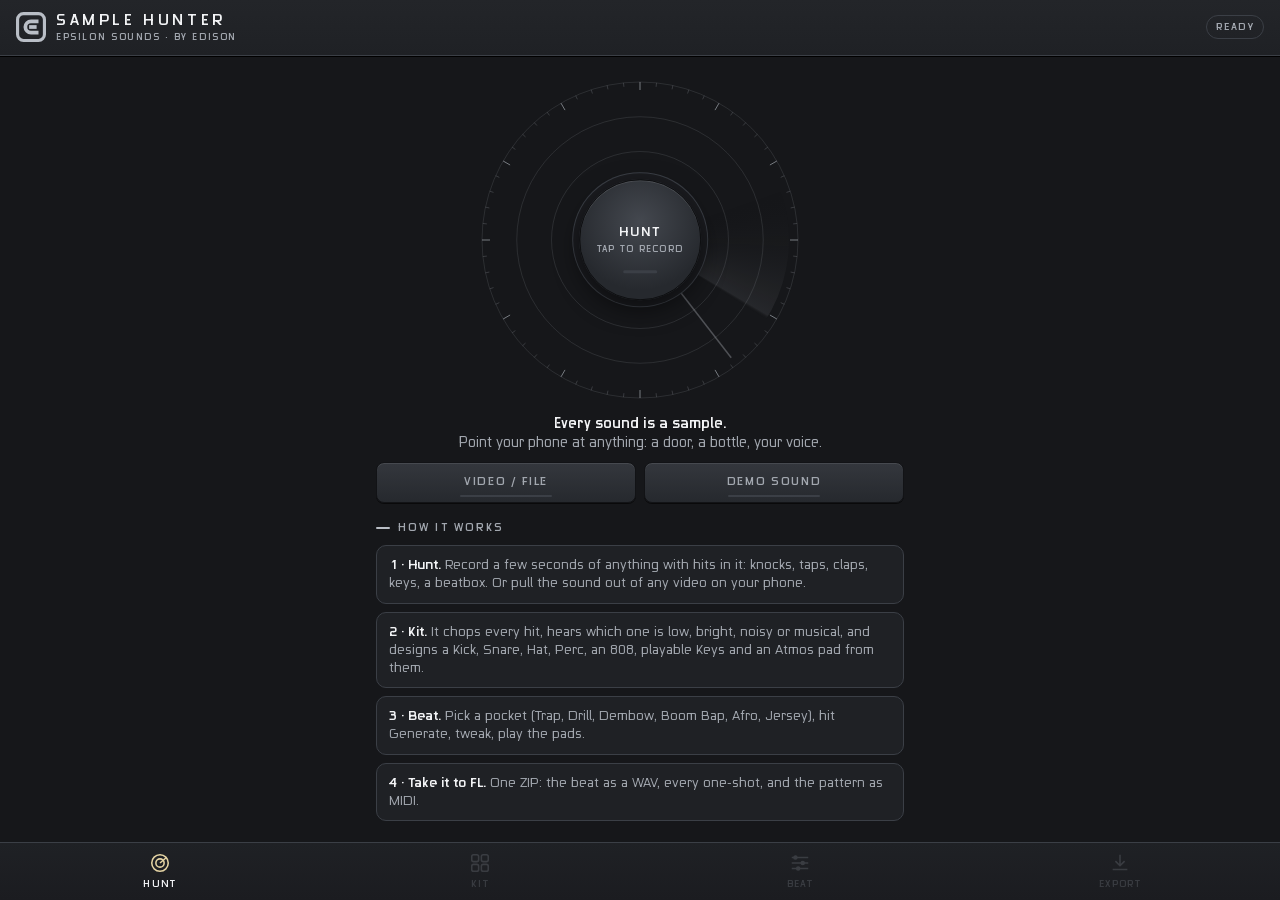
==== docs/index.html @ bb5cf076 "Sample Hunter 1.0: record any sound, get a kit, an 808, keys and a beat Mobile web app (installable," ====
<!DOCTYPE html>
<html lang="en">
<head>
<meta charset="utf-8">
<meta name="viewport" content="width=device-width, initial-scale=1, viewport-fit=cover, user-scalable=no">
<meta name="apple-mobile-web-app-capable" content="yes">
<meta name="mobile-web-app-capable" content="yes">
<meta name="apple-mobile-web-app-status-bar-style" content="black-translucent">
<meta name="apple-mobile-web-app-title" content="Sample Hunter">
<meta name="theme-color" content="#16171a">
<meta name="description" content="Sample Hunter by Epsilon Sounds: record any sound, get a drum kit, an 808, keys and a beat in seconds.">
<title>Sample Hunter</title>
<link rel="manifest" href="manifest.webmanifest">
<link rel="apple-touch-icon" href="icon-180.png">
<link rel="icon" type="image/png" href="icon-192.png">
<style>
@font-face { font-family: "EpsilonDial"; font-weight: 400; src: url([data-uri]) format("truetype"); }
@font-face { font-family: "EpsilonDial"; font-weight: 700; src: url([data-uri]) format("truetype"); }
/* Epsilon Sounds design system · Epsilon tier: graphite + platinum, champagne only for what is live */
:root { --bg:#16171a; --panel:#1f2125; --panel2:#292c31; --line:#3b3f46; --text:#f2f3f5; --dim:#a2a7af; --faint:#6e737b; --plat:#b9bec6; --live:#e4d3a3; --clip:#e0604f;
  --safe-t: env(safe-area-inset-top, 0px); --safe-b: env(safe-area-inset-bottom, 0px); }
* { box-sizing:border-box; -webkit-tap-highlight-color:transparent; }
html, body { margin:0; height:100%; background:var(--bg); color:var(--text); font:15px/1.4 "EpsilonDial", -apple-system, "Helvetica Neue", Arial, sans-serif; overscroll-behavior:none; }
body { display:flex; flex-direction:column; -webkit-user-select:none; user-select:none; touch-action:manipulation; }
header { display:flex; align-items:center; gap:10px; padding:calc(10px + var(--safe-t)) 16px 10px; background:linear-gradient(#232529,#1f2125); border-bottom:1px solid var(--line); box-shadow:0 1px 0 #000; flex:none; }
header svg { width:30px; height:30px; flex:none; }
.brand b { display:block; letter-spacing:.24em; font-size:15px; font-weight:700; }
.brand span { display:block; color:var(--dim); letter-spacing:.18em; font-size:9px; font-weight:700; margin-top:1px; }
.grow { flex:1; }
.chip { font-size:10px; letter-spacing:.14em; color:var(--dim); font-weight:700; border:1px solid var(--line); border-radius:20px; padding:4px 9px; white-space:nowrap; max-width:42vw; overflow:hidden; text-overflow:ellipsis; }
.chip.live { color:var(--live); border-color:rgba(228,211,163,.5); }
main { flex:1; overflow-y:auto; -webkit-overflow-scrolling:touch; position:relative; }
section { display:none; padding:16px 16px 24px; max-width:560px; margin:0 auto; }
section.show { display:block; }
h2 { font-size:10.5px; letter-spacing:.2em; color:var(--dim); margin:18px 0 10px; font-weight:700; display:flex; align-items:center; gap:8px; }
h2::before { content:""; width:14px; height:2px; border-radius:1px; background:var(--plat); }
.lead { color:var(--dim); font-size:14px; margin:4px 0 0; text-align:center; }
.lead b { color:var(--text); }

/* keycaps (signature control: machined key with a lume bar) */
button { font-family:inherit; position:relative; background:linear-gradient(#34373d,#26292e); color:var(--dim); border:1px solid #121316; border-radius:8px; padding:12px 14px 14px;
  font:700 11px "EpsilonDial", Arial; letter-spacing:.15em; text-transform:uppercase; cursor:pointer; box-shadow:inset 0 1px 0 rgba(255,255,255,.09), 0 1px 0 rgba(0,0,0,.6); touch-action:manipulation; }
button:active { transform:translateY(1px); filter:brightness(1.1); }
button:disabled { opacity:.4; }
button.key::after { content:""; position:absolute; left:32%; right:32%; bottom:5px; height:2px; border-radius:2px; background:#3b3f46; }
button.key.on { color:var(--text); } button.key.on::after { background:var(--live); box-shadow:0 0 6px rgba(228,211,163,.7); }
button.hero { color:var(--text); font-size:12px; padding:16px 18px 18px; }
.row { display:flex; gap:8px; align-items:center; }
.row > button { flex:1; }

/* hunt */
#radarWrap { position:relative; width:min(82vw, 320px); aspect-ratio:1; margin:8px auto 0; }
#radar { width:100%; height:100%; display:block; }
#huntBtn { position:absolute; left:50%; top:50%; width:38%; aspect-ratio:1; transform:translate(-50%,-50%); border-radius:50%; padding:0; font-size:13px; color:var(--text);
  background:radial-gradient(circle at 50% 35%, #44484f, #26292e 70%); border:1px solid #0e0f11; box-shadow:inset 0 1px 0 rgba(255,255,255,.12), 0 8px 24px rgba(0,0,0,.55), 0 0 0 6px #1b1c20, 0 0 0 7px #3b3f46; }
#huntBtn:active { transform:translate(-50%,-49%); }
#huntBtn::after { content:""; position:absolute; left:36%; right:36%; bottom:22%; height:3px; border-radius:2px; background:#3b3f46; }
#huntBtn.rec { color:var(--live); } #huntBtn.rec::after { background:var(--live); box-shadow:0 0 10px rgba(228,211,163,.9); }
#huntBtn small { display:block; font-size:9px; letter-spacing:.14em; color:var(--dim); margin-top:4px; }
#huntStatus { text-align:center; min-height:44px; margin:14px 0 4px; color:var(--dim); font-size:14px; }
#huntStatus b { color:var(--text); }
.list { display:flex; flex-direction:column; gap:6px; }
.item { display:flex; align-items:center; gap:10px; background:var(--panel); border:1px solid var(--line); border-radius:10px; padding:10px 12px; }
.item b { font-size:14px; } .item span { color:var(--faint); font-size:12px; }
.item .grow { overflow:hidden; text-overflow:ellipsis; white-space:nowrap; }
.item button { padding:9px 10px 11px; font-size:10px; }
.tips { display:grid; grid-template-columns:1fr; gap:8px; margin-top:6px; }
.tips div { background:var(--panel); border:1px solid var(--line); border-radius:10px; padding:10px 12px; color:var(--dim); font-size:13px; }
.tips b { color:var(--text); }

/* kit */
#wave { width:100%; height:86px; display:block; border-radius:10px; background:var(--panel); border:1px solid var(--line); }
.kit { display:grid; grid-template-columns:1fr 1fr; gap:10px; }
.card { background:var(--panel); border:1px solid var(--line); border-radius:12px; padding:10px 10px 8px; position:relative; }
.card.hot { border-color:rgba(228,211,163,.6); }
.card .top { display:flex; align-items:center; gap:6px; }
.card .top b { font-size:12px; letter-spacing:.18em; font-weight:700; }
.card .top span { color:var(--faint); font-size:11px; }
.card .swap { margin-left:auto; padding:6px 8px 8px; font-size:12px; letter-spacing:0; }
.card canvas.mini { width:100%; height:38px; display:block; margin:8px 0 4px; border-radius:6px; background:var(--bg); }
.knobs { display:flex; justify-content:space-between; }
.kn { display:flex; flex-direction:column; align-items:center; gap:1px; }
.kn canvas { width:42px; height:42px; touch-action:none; }
.kn label { font-size:8.5px; letter-spacing:.14em; color:var(--dim); font-weight:700; }

/* beat */
.transport { display:flex; gap:8px; align-items:stretch; }
#play { width:64px; flex:none; font-size:18px; letter-spacing:0; }
.vw { background:#0f1012; border:1px solid var(--line); border-radius:8px; display:flex; align-items:center; justify-content:center; flex-direction:column; min-width:86px; padding:4px 6px; box-shadow:inset 0 2px 6px rgba(0,0,0,.6); }
.vw b { font-size:22px; line-height:1; } .vw span { font-size:8.5px; letter-spacing:.16em; color:var(--dim); font-weight:700; }
.bpmBtns { display:flex; flex-direction:column; gap:4px; } .bpmBtns button { padding:5px 10px 7px; letter-spacing:0; font-size:13px; }
.pills { display:flex; gap:6px; overflow-x:auto; padding:2px 0 6px; scrollbar-width:none; } .pills::-webkit-scrollbar { display:none; }
.pills button { flex:none; padding:10px 12px 12px; }
.grid { display:grid; grid-template-columns:44px repeat(16, 1fr); gap:3px; align-items:center; }
.grid .lbl { font-size:9px; letter-spacing:.12em; color:var(--dim); font-weight:700; }
.cell { height:30px; border-radius:4px; background:#24262b; border:1px solid #141518; position:relative; font-size:8.5px; color:#16171a; display:flex; align-items:center; justify-content:center; font-weight:700; }
.cell.beat { background:#2c2f35; }
.cell.on { background:linear-gradient(#d6dae0,#a9aeb6); border-color:#5d6168; }
.cell.soft { background:linear-gradient(#9fa4ac,#7d8189); }
.cell.roll { background:repeating-linear-gradient(90deg,#d6dae0 0 3px,#8e939b 3px 6px); }
.cell.now { box-shadow:0 0 0 1px var(--live), 0 0 8px rgba(228,211,163,.45); }
.playhead { display:grid; grid-template-columns:44px repeat(16, 1fr); gap:3px; margin-top:4px; }
.playhead i { height:3px; border-radius:2px; background:#2a2c31; } .playhead i.now { background:var(--live); box-shadow:0 0 6px rgba(228,211,163,.8); }
.pads { display:grid; grid-template-columns:repeat(4,1fr); gap:8px; }
.pad { aspect-ratio:1.15; border-radius:12px; padding:0; display:flex; align-items:flex-end; justify-content:center; padding-bottom:12px; font-size:10px; }
.pad.flash { color:var(--live); box-shadow:inset 0 0 0 1px rgba(228,211,163,.6), 0 0 16px rgba(228,211,163,.35); }
.knobRow { display:flex; gap:14px; justify-content:center; margin-top:4px; }

/* export */
.sum { background:var(--panel); border:1px solid var(--line); border-radius:12px; padding:14px; display:grid; grid-template-columns:1fr 1fr; gap:10px 14px; }
.sum div span { display:block; font-size:9px; letter-spacing:.16em; color:var(--dim); font-weight:700; } .sum div b { font-size:17px; }
.files { color:var(--dim); font-size:13px; line-height:1.7; background:var(--panel); border:1px solid var(--line); border-radius:12px; padding:10px 14px; }
.files b { color:var(--text); font-weight:400; }

nav { flex:none; display:grid; grid-template-columns:repeat(4,1fr); background:linear-gradient(#1f2125,#1b1c20); border-top:1px solid var(--line); padding-bottom:var(--safe-b); }
nav button { background:none; border:none; box-shadow:none; border-radius:0; padding:9px 0 10px; color:var(--faint); display:flex; flex-direction:column; align-items:center; gap:4px; font-size:9.5px; }
nav button svg { width:22px; height:22px; }
nav button.on { color:var(--text); } nav button.on svg { color:var(--live); }
nav button:disabled { opacity:.35; }
.toast { position:fixed; left:50%; bottom:calc(76px + var(--safe-b)); transform:translateX(-50%); background:#2a2d32; border:1px solid var(--line); color:var(--text); border-radius:20px; padding:9px 16px; font-size:13px; opacity:0; transition:opacity .25s; pointer-events:none; max-width:90vw; text-align:center; z-index:20; }
.toast.show { opacity:1; }
.busy { position:fixed; inset:0; background:rgba(16,17,19,.72); display:none; align-items:center; justify-content:center; flex-direction:column; gap:12px; z-index:30; color:var(--dim); font-size:14px; }
.busy.show { display:flex; }
.spinner { width:42px; height:42px; border-radius:50%; border:3px solid #2c2f35; border-top-color:var(--live); animation:spin 0.9s linear infinite; }
@keyframes spin { to { transform:rotate(360deg); } }
.hidden { display:none !important; }
</style>
</head>
<body>
<header>
  <svg viewBox="0 0 48 48" aria-hidden="true"><g fill="#b9bec6" fill-rule="evenodd"><path d="M12 0H36A12 12 0 0 1 48 12V36A12 12 0 0 1 36 48H12A12 12 0 0 1 0 36V12A12 12 0 0 1 12 0ZM12 5H36A7 7 0 0 1 43 12V36A7 7 0 0 1 36 43H12A7 7 0 0 1 5 36V12A7 7 0 0 1 12 5Z"/><path d="M36 12H24A12 12 0 0 0 24 36H36V30H24A6 6 0 0 1 24 18H36Z"/><path d="M21 21H33V27H21Z"/></g></svg>
  <div class="brand"><b>SAMPLE HUNTER</b><span>EPSILON SOUNDS · BY EDISON</span></div>
  <div class="grow"></div>
  <div class="chip" id="chip">READY</div>
</header>

<main>
  <!-- HUNT -->
  <section id="v-hunt" class="show">
    <div id="radarWrap">
      <canvas id="radar"></canvas>
      <button id="huntBtn" aria-label="Hunt a sound">HUNT<small id="huntSub">TAP TO RECORD</small></button>
    </div>
    <div id="huntStatus"><b>Every sound is a sample.</b><br>Point your phone at anything: a door, a bottle, your voice.</div>
    <div class="row">
      <button class="key" id="fromFile">Video / file</button>
      <button class="key" id="demoBtn">Demo sound</button>
    </div>
    <h2 id="recentH" class="hidden">YOUR HUNTS</h2>
    <div class="list" id="recent"></div>
    <h2>HOW IT WORKS</h2>
    <div class="tips">
      <div><b>1 · Hunt.</b> Record a few seconds of anything with hits in it: knocks, taps, claps, keys, a beatbox. Or pull the sound out of any video on your phone.</div>
      <div><b>2 · Kit.</b> It chops every hit, hears which one is low, bright, noisy or musical, and designs a Kick, Snare, Hat, Perc, an 808, playable Keys and an Atmos pad from them.</div>
      <div><b>3 · Beat.</b> Pick a pocket (Trap, Drill, Dembow, Boom Bap, Afro, Jersey), hit Generate, tweak, play the pads.</div>
      <div><b>4 · Take it to FL.</b> One ZIP: the beat as a WAV, every one-shot, and the pattern as MIDI.</div>
    </div>
  </section>

  <!-- KIT -->
  <section id="v-kit">
    <h2 id="kitTitle">YOUR KIT</h2>
    <canvas id="wave"></canvas>
    <div class="row" style="margin:10px 0 2px">
      <button class="key" id="shuffleKit">Shuffle kit</button>
      <button class="key" id="playOrig">Play original</button>
    </div>
    <h2>SOUNDS · TAP TO HEAR</h2>
    <div class="kit" id="kit"></div>
  </section>

  <!-- BEAT -->
  <section id="v-beat">
    <div class="transport">
      <button class="hero key" id="play" aria-label="Play">▶</button>
      <div class="vw"><b id="bpmVal">140</b><span>BPM</span></div>
      <div class="bpmBtns"><button id="bpmUp">+</button><button id="bpmDn">−</button></div>
      <button class="key" id="gen" style="flex:1">Generate</button>
    </div>
    <h2>POCKET</h2>
    <div class="pills" id="pockets"></div>
    <h2>PATTERN · TAP TO EDIT</h2>
    <div class="grid" id="grid"></div>
    <div class="playhead" id="playhead"></div>
    <div class="knobRow">
      <div class="kn"><canvas id="kSwing"></canvas><label>SWING</label></div>
      <div class="kn"><canvas id="kPocket"></canvas><label>POCKET</label></div>
      <div class="kn"><canvas id="kAtmos"></canvas><label>ATMOS</label></div>
      <div class="kn"><canvas id="kMaster"></canvas><label>MASTER</label></div>
    </div>
    <h2>PADS</h2>
    <div class="pads" id="pads"></div>
    <div class="row" style="margin-top:10px"><button class="key" id="recBtn">Rec pads</button><button class="key" id="clearPat">Clear</button></div>
  </section>

  <!-- EXPORT -->
  <section id="v-export">
    <h2>READY FOR FL STUDIO</h2>
    <div class="sum">
      <div><span>HUNTED</span><b id="sName">-</b></div>
      <div><span>POCKET</span><b id="sPocket">-</b></div>
      <div><span>TEMPO</span><b id="sBpm">-</b></div>
      <div><span>KEY</span><b id="sKey">-</b></div>
    </div>
    <div style="margin:14px 0"><button class="hero key" id="saveZip" style="width:100%">Save kit + beat (ZIP)</button></div>
    <div class="files" id="fileList"></div>
    <h2>IN FL STUDIO</h2>
    <div class="tips">
      <div><b>Beat.</b> Drag <b>Beat 4 bars.wav</b> onto the Playlist: it is already in time at the tempo above.</div>
      <div><b>Kit.</b> Drop the <b>One-shots</b> into FPC or a Channel Rack, the <b>808</b> into a Sampler (it's tuned to the key shown).</div>
      <div><b>Pattern.</b> <b>Pattern.mid</b> has the drums (GM notes), the 808 and the keys on their own tracks.</div>
    </div>
  </section>
</main>

<nav>
  <button class="on" data-v="hunt"><svg viewBox="0 0 24 24" fill="none" stroke="currentColor" stroke-width="1.7"><circle cx="12" cy="12" r="9"/><circle cx="12" cy="12" r="4.5"/><path d="M12 12 19 6"/></svg>HUNT</button>
  <button data-v="kit" disabled><svg viewBox="0 0 24 24" fill="none" stroke="currentColor" stroke-width="1.7"><rect x="3" y="3" width="7.5" height="7.5" rx="2"/><rect x="13.5" y="3" width="7.5" height="7.5" rx="2"/><rect x="3" y="13.5" width="7.5" height="7.5" rx="2"/><rect x="13.5" y="13.5" width="7.5" height="7.5" rx="2"/></svg>KIT</button>
  <button data-v="beat" disabled><svg viewBox="0 0 24 24" fill="none" stroke="currentColor" stroke-width="1.7"><path d="M3 6h18M3 12h18M3 18h18"/><circle cx="7" cy="6" r="1.6" fill="currentColor"/><circle cx="15" cy="12" r="1.6" fill="currentColor"/><circle cx="10" cy="18" r="1.6" fill="currentColor"/></svg>BEAT</button>
  <button data-v="export" disabled><svg viewBox="0 0 24 24" fill="none" stroke="currentColor" stroke-width="1.7"><path d="M12 3v12M7 10l5 5 5-5M4 19h16"/></svg>EXPORT</button>
</nav>

<input type="file" id="camInput" accept="video/*" capture="environment" hidden>
<input type="file" id="fileInput" accept="audio/*,video/*" hidden>
<div class="toast" id="toast"></div>
<div class="busy" id="busy"><div class="spinner"></div><div id="busyText">Hunting...</div></div>

<script>
/* Sample Hunter engine · Epsilon Sounds
   Pure functions (no DOM, no Web Audio) so they can be tested anywhere:
   onset detection, chop features, role assignment, pockets and patterns, WAV / MIDI / ZIP writers. */
(function (root) {
'use strict';
const H = {};

// ---------------------------------------------------------------- small FFT (radix-2, in place)
const fftCache = new Map();
function fftPlan(n) {
  if (fftCache.has(n)) return fftCache.get(n);
  const cos = new Float32Array(n / 2), sin = new Float32Array(n / 2), rev = new Uint32Array(n);
  for (let k = 0; k < n / 2; k++) { cos[k] = Math.cos(-2 * Math.PI * k / n); sin[k] = Math.sin(-2 * Math.PI * k / n); }
  for (let i = 0, j = 0; i < n; i++) { rev[i] = j; let bit = n >> 1; for (; j & bit; bit >>= 1) j ^= bit; j ^= bit; }
  const p = { cos, sin, rev }; fftCache.set(n, p); return p;
}
function fft(re, im) {
  const n = re.length, { cos, sin, rev } = fftPlan(n);
  for (let i = 0; i < n; i++) { const j = rev[i]; if (i < j) { let t = re[i]; re[i] = re[j]; re[j] = t; t = im[i]; im[i] = im[j]; im[j] = t; } }
  for (let len = 2; len <= n; len <<= 1) {
    const half = len >> 1, step = n / len;
    for (let i = 0; i < n; i += len)
      for (let k = 0; k < half; k++) {
        const c = cos[k * step], s = sin[k * step], a = i + k, b = a + half;
        const tr = re[b] * c - im[b] * s, ti = re[b] * s + im[b] * c;
        re[b] = re[a] - tr; im[b] = im[a] - ti; re[a] += tr; im[a] += ti;
      }
  }
}
H.fft = fft;

// ---------------------------------------------------------------- prepare: trim silence, normalise, cap length
H.MAX_SECONDS = 30;
H.prepare = function (x, sr) {
  let peak = 0; for (let i = 0; i < x.length; i++) { const v = Math.abs(x[i]); if (v > peak) peak = v; }
  if (!(peak > 1e-4)) return null;                                  // silence (or NaN)
  const th = peak * 0.02;
  let a = 0, b = x.length - 1;
  while (a < b && Math.abs(x[a]) < th) a++;
  while (b > a && Math.abs(x[b]) < th) b--;
  a = Math.max(0, a - Math.round(0.005 * sr));
  b = Math.min(x.length, b + Math.round(0.05 * sr), a + Math.round(H.MAX_SECONDS * sr));
  const out = new Float32Array(b - a), g = 0.9 / peak;
  for (let i = 0; i < out.length; i++) { const v = x[a + i] * g; out[i] = Number.isFinite(v) ? v : 0; }
  return out;
};

// ---------------------------------------------------------------- onsets: log-energy + high-frequency flux, adaptive threshold
H.onsets = function (x, sr, sensitivity = 0.5) {
  const hop = 256, frame = 512, n = Math.max(0, Math.floor((x.length - frame) / hop) + 1);
  const le = new Float32Array(n), lh = new Float32Array(n);
  for (let f = 0; f < n; f++) {
    let e = 0, h = 0; const o = f * hop;
    for (let i = 1; i < frame; i++) { const v = x[o + i], d = v - x[o + i - 1]; e += v * v; h += d * d; }
    le[f] = Math.log10(e / frame + 1e-9); lh[f] = Math.log10(h / frame + 1e-9);
  }
  const nov = new Float32Array(n);
  for (let f = 1; f < n; f++) nov[f] = Math.max(0, le[f] - le[f - 1]) + 0.6 * Math.max(0, lh[f] - lh[f - 1]);
  const delta = 0.55 - 0.4 * Math.min(1, Math.max(0, sensitivity)), W = 10, gap = Math.round(0.07 * sr / hop);
  const out = [0];
  let last = -1e9;
  const tmp = [];
  for (let f = 2; f < n - 1; f++) {
    if (nov[f] < nov[f - 1] || nov[f] < nov[f + 1]) continue;
    tmp.length = 0; for (let k = Math.max(0, f - W); k <= Math.min(n - 1, f + W); k++) tmp.push(nov[k]);
    tmp.sort((p, q) => p - q);
    const med = tmp[tmp.length >> 1];
    if (nov[f] < med + delta) continue;
    if (le[f] < -4.2) continue;                                       // too quiet to be a hit
    if (f - last < gap) continue;
    // walk back to where the attack starts (the frame just before the rise)
    let at = f * hop;
    const pk = Math.abs(x[Math.min(x.length - 1, at + hop)]) + 1e-9;
    let s = at + hop; for (let i = at + hop; i > Math.max(0, at - frame); i--) { if (Math.abs(x[i]) < pk * 0.08) { s = i; break; } s = i; }
    at = Math.max(0, s - Math.round(0.002 * sr));
    if (at - out[out.length - 1] > 0.04 * sr) { out.push(at); last = f; }
  }
  return out;
};

// ---------------------------------------------------------------- chops and their features
function features(x, sr) {
  const N = 2048, re = new Float32Array(N), im = new Float32Array(N);
  for (let i = 0; i < N && i < x.length; i++) re[i] = x[i] * (0.5 - 0.5 * Math.cos(2 * Math.PI * i / N));
  fft(re, im);
  let tot = 0, low = 0, cen = 0, logS = 0, cnt = 0;
  for (let k = 1; k < N / 2; k++) {
    const m = Math.hypot(re[k], im[k]) + 1e-9, hz = k * sr / N, p = m * m;
    tot += p; cen += hz * p; if (hz < 150) low += p;
    if (hz > 150 && hz < 10000) { logS += Math.log(m); cnt++; }
  }
  let arith = 0; for (let k = 1; k < N / 2; k++) { const hz = k * sr / N; if (hz > 150 && hz < 10000) arith += Math.hypot(re[k], im[k]) + 1e-9; }
  const flat = cnt ? Math.exp(logS / cnt) / (arith / cnt) : 1;
  // decay: time to fall 20 dB under the peak (5 ms envelope)
  let pk = 0, pkAt = 0; for (let i = 0; i < x.length; i++) { const v = Math.abs(x[i]); if (v > pk) { pk = v; pkAt = i; } }
  const w = Math.max(16, Math.round(0.005 * sr)); let decay = x.length / sr;
  for (let i = pkAt; i + w < x.length; i += w) { let m = 0; for (let j = i; j < i + w; j++) m = Math.max(m, Math.abs(x[j])); if (m < pk * 0.1) { decay = (i - pkAt) / sr; break; } }
  // pitch: normalised autocorrelation after the attack, 50 - 1000 Hz
  const a0 = Math.min(x.length - 1, pkAt + Math.round(0.02 * sr)), L = Math.min(2048, x.length - a0);
  let pitch = 0, clarity = 0;
  if (L > 600) {
    const minLag = Math.floor(sr / 1000), maxLag = Math.min(Math.floor(sr / 50), L >> 1);
    let r0 = 0; for (let i = 0; i < L - maxLag; i++) r0 += x[a0 + i] * x[a0 + i];
    const corr = new Float32Array(maxLag + 2);
    let best = 0;
    for (let lag = minLag; lag <= maxLag; lag++) {
      let r = 0, e = 0; for (let i = 0; i < L - maxLag; i++) { r += x[a0 + i] * x[a0 + i + lag]; e += x[a0 + i + lag] * x[a0 + i + lag]; }
      corr[lag] = r / Math.sqrt(r0 * e + 1e-12);
      if (corr[lag] > best) best = corr[lag];
    }
    // the period is the SHORTEST lag that correlates almost as well as the best one
    // (2x, 3x the period correlate just as well and would read an octave or more too low)
    for (let lag = minLag + 1; lag < maxLag; lag++)
      if (corr[lag] >= 0.9 * best && corr[lag] >= corr[lag - 1] && corr[lag] >= corr[lag + 1]) {
        const a = corr[lag - 1], b = corr[lag], c = corr[lag + 1], den = a - 2 * b + c;
        const frac = Math.abs(den) > 1e-9 ? Math.max(-0.5, Math.min(0.5, 0.5 * (a - c) / den)) : 0;
        pitch = sr / (lag + frac); clarity = b; break;
      }
  }
  return { centroid: tot ? cen / tot : 0, lowRatio: tot ? low / tot : 0, flatness: flat, decay, peak: pk, pitch, clarity, dur: x.length / sr };
}
H.features = features;

H.chops = function (x, sr, sensitivity = 0.5) {
  const on = H.onsets(x, sr, sensitivity);
  const out = [];
  const maxLen = Math.round(1.6 * sr), minLen = Math.round(0.03 * sr);
  let gpk = 0; for (let i = 0; i < x.length; i++) gpk = Math.max(gpk, Math.abs(x[i]));
  for (let k = 0; k < on.length; k++) {
    const a = on[k];
    let b = Math.min(k + 1 < on.length ? on[k + 1] : x.length, a + maxLen);
    // drop the quiet end
    let pk = 0; for (let i = a; i < b; i++) pk = Math.max(pk, Math.abs(x[i]));
    if (pk < 0.06 * gpk) continue;
    const w = Math.round(0.01 * sr);
    while (b - a > minLen + w) { let m = 0; for (let i = b - w; i < b; i++) m = Math.max(m, Math.abs(x[i])); if (m > pk * 0.006) break; b -= w; }
    if (b - a < minLen) continue;
    out.push({ start: a, end: b });
  }
  // a long sustained sound with few hits: cut grains so there is always something to build a kit from
  if (out.length < 4 && x.length > 0.6 * sr) {
    const g = Math.round(Math.min(0.35, x.length / sr / 8) * sr);
    for (let a = 0; a + g <= x.length && out.length < 10; a += g) if (!out.some(c => Math.abs(c.start - a) < g / 2)) out.push({ start: a, end: a + g, grain: true });
    out.sort((p, q) => p.start - q.start);
  }
  for (const c of out) c.f = features(x.subarray(c.start, c.end), sr);
  return out;
};

// ---------------------------------------------------------------- roles: which chop becomes what
H.ROLES = ['kick', 'snare', 'hat', 'perc', 'bass', 'keys', 'atmos'];
// the order roles choose their chop: the 808 is synthesised (its chop is only the click), so it chooses last
const PICK_ORDER = ['kick', 'snare', 'hat', 'perc', 'keys', 'atmos', 'bass'];
H.ROLE_NAMES = { kick: 'Kick', snare: 'Snare', hat: 'Hat', perc: 'Perc', bass: '808', keys: 'Keys', atmos: 'Atmos' };
function roleScore(role, f) {
  const c = Math.min(1, f.centroid / 8000), short = Math.max(0, 1 - f.decay / 0.4);
  switch (role) {
    case 'kick':  return f.lowRatio * 2.5 + (1 - c) * 1.2 + short * 0.4 + f.peak * 0.3;
    case 'snare': return f.flatness * 1.6 + (1 - Math.abs(f.centroid - 2200) / 2200) * 0.9 + short * 0.3;
    case 'hat':   return c * 2.2 + f.flatness * 0.8 + short * 0.8 - f.lowRatio;
    case 'perc':  return short * 1.0 + (1 - Math.abs(f.centroid - 1200) / 1200) * 0.6 + f.clarity * 0.3;
    case 'bass':  return short * 1.0 + f.flatness * 0.5 + c * 0.4;          // a sharp click to sit on the sub
    case 'keys':  return f.clarity * 2.2 + Math.min(f.dur, 1.2) * 0.6 - f.flatness * 0.6;
    case 'atmos': return Math.min(f.dur, 1.6) * 1.2 + (1 - short) * 0.6;
  }
  return 0;
}
/** For every role, chop indices from best to worst. The first pick prefers chops not used by an earlier role. */
H.assignRoles = function (chops) {
  const res = {}, used = new Set();
  for (const role of PICK_ORDER) {
    const order = chops.map((c, i) => [roleScore(role, c.f), i]).sort((a, b) => b[0] - a[0]).map(p => p[1]);
    const fresh = role === 'bass' ? order[0] : order.find(i => !used.has(i));
    const pick = fresh !== undefined ? fresh : order[0];
    if (pick !== undefined) used.add(pick);
    res[role] = { order, pick: order.indexOf(pick) };
  }
  return res;
};

/** The key of the hunt: the pitch class of the most clearly pitched, longest sound (low thumps excluded). 5 (F) if none. */
H.findKey = function (chops) {
  let best = null, bestW = 0;
  for (const c of chops) {
    const f = c.f;
    if (f.clarity < 0.6 || f.pitch < 80 || f.pitch > 2000 || f.flatness > 0.4) continue;
    const w = f.clarity * Math.min(1.5, f.dur);
    if (w > bestW) { bestW = w; best = f.pitch; }
  }
  return best ? ((Math.round(H.hzToMidi(best)) % 12) + 12) % 12 : 5;
};

// ---------------------------------------------------------------- notes
H.midiToHz = m => 440 * Math.pow(2, (m - 69) / 12);
H.hzToMidi = hz => 69 + 12 * Math.log2(hz / 440);
const NOTE = ['C', 'C#', 'D', 'D#', 'E', 'F', 'F#', 'G', 'G#', 'A', 'A#', 'B'];
H.noteName = m => NOTE[((Math.round(m) % 12) + 12) % 12] + (Math.floor(Math.round(m) / 12) - 1);
H.keyName = pc => NOTE[((pc % 12) + 12) % 12];

// ---------------------------------------------------------------- pockets (microtiming from Epsilon Bounce)
// offset = fraction of a 16th (+ later), swing = extra delay on off-16ths
H.POCKETS = {
  trap:    { name: 'Trap',     bpm: 140, swing: 0.04, offset: { 0: -0.02, 4: -0.02, 8: -0.02, 12: -0.02 } },
  drill:   { name: 'Drill',    bpm: 142, swing: 0.24, offset: { 8: 0.04, 7: -0.04, 15: -0.04 } },
  dembow:  { name: 'Dembow',   bpm: 98,  swing: 0.10, offset: { 3: 0.10, 11: 0.10, 6: -0.05, 14: -0.05 } },
  boombap: { name: 'Boom Bap', bpm: 90,  swing: 0.16, offset: { 4: 0.07, 12: 0.07 } },
  afro:    { name: 'Afro',     bpm: 106, swing: 0.16, offset: { 3: 0.06, 11: 0.06, 6: -0.04, 14: -0.04 } },
  jersey:  { name: 'Jersey',   bpm: 140, swing: 0.03, offset: { 4: -0.04, 10: -0.04, 12: -0.04 } },
};
H.POCKET_IDS = Object.keys(H.POCKETS);

/** Where step s (0..15) of a bar lands, in 16ths, with the pocket at `amount` and extra swing (0..1). */
H.stepTime = function (pocketId, s, amount = 1, swing = 0) {
  const p = H.POCKETS[pocketId] || H.POCKETS.trap;
  const odd = (s & 1) === 1;
  return s + ((p.offset[s] || 0) + (odd ? p.swing : 0)) * amount + (odd ? swing / 3 : 0);
};

// seeded random
H.rng = function (seed) { let a = seed >>> 0 || 1; return () => { a ^= a << 13; a >>>= 0; a ^= a >>> 17; a ^= a << 5; a >>>= 0; return a / 4294967296; }; };

/** A one-bar pattern for a pocket. tracks: kick, snare, hat, perc = 0/1 velocity per step (hat may be 2 = roll);
    bass and keys = semitone offsets from the key root (null = rest). */
H.generate = function (pocketId, seed) {
  const r = H.rng(seed), P = Array.from({ length: 16 }), z = () => P.map(() => 0), nn = () => P.map(() => null);
  const t = { kick: z(), snare: z(), hat: z(), perc: z(), bass: nn(), keys: nn(), atmos: z() };
  const on = (k, steps, v = 1) => steps.forEach(s => t[k][s] = v);
  const maybe = (k, steps, p, v = 1) => steps.forEach(s => { if (r() < p) t[k][s] = v; });
  switch (pocketId) {
    case 'drill':
      on('kick', [0]); maybe('kick', [5, 6, 10, 11, 14], 0.35);
      on('snare', [8]); maybe('snare', [13, 15], 0.4, 0.6);
      on('hat', [0, 3, 6, 8, 11, 14]); maybe('hat', [5, 13], 0.5, 0.7);
      maybe('perc', [2, 7, 10, 15], 0.4, 0.7); break;
    case 'dembow':
      on('kick', [0, 4, 8, 12]); on('snare', [3, 6, 11, 14]); on('hat', [2, 6, 10, 14], 0.7);
      maybe('perc', [1, 5, 9, 13, 15], 0.35, 0.6); break;
    case 'boombap':
      on('kick', [0, 10]); maybe('kick', [7, 3, 13], 0.45); on('snare', [4, 12]); maybe('snare', [15, 9], 0.25, 0.5);
      on('hat', [0, 2, 4, 6, 8, 10, 12, 14], 0.8); maybe('hat', [5, 13], 0.3, 0.5);
      maybe('perc', [3, 11, 14], 0.3, 0.7); break;
    case 'afro':
      on('kick', [0, 8]); maybe('kick', [6, 11, 14], 0.5); on('snare', [4, 12], 0.8);
      on('perc', [3, 6, 10]); maybe('perc', [11, 14, 15], 0.5, 0.7);
      for (let s = 0; s < 16; s++) t.hat[s] = s % 2 ? 0.55 : 0.85; break;
    case 'jersey':
      on('kick', [0, 4, 8, 10, 12]); maybe('kick', [14, 15], 0.4); on('snare', [4, 12]);
      maybe('hat', [2, 6, 10, 14], 0.7, 0.7); maybe('perc', [3, 7, 11, 15], 0.4, 0.7); break;
    default: // trap
      on('kick', [0]); maybe('kick', [6, 7, 10, 11, 14], 0.4); if (!t.kick.slice(1).some(Boolean)) t.kick[10] = 1;
      on('snare', [8]); maybe('snare', [15], 0.25, 0.5);
      for (let s = 0; s < 16; s++) t.hat[s] = s % 2 ? 0.6 : 0.9;
      [6, 7, 14, 15].forEach(s => { if (r() < 0.35) t.hat[s] = 2; });   // rolls
      maybe('perc', [3, 11, 13], 0.35, 0.7);
  }
  // 808 on the kicks: root, sometimes the 5th / octave before the snare; keys: a minor-scale motif
  const minor = [0, 2, 3, 5, 7, 8, 10];
  for (let s = 0; s < 16; s++) if (t.kick[s]) t.bass[s] = r() < 0.2 ? 7 : r() < 0.15 ? -5 : 0;
  if (r() < 0.5) t.bass[7] = t.bass[7] ?? 12;
  const motif = [0, 3, 7, 10, 7, 5, 3, 2].map(i => i);
  const starts = pocketId === 'dembow' || pocketId === 'jersey' ? [0, 3, 6, 10, 12] : [0, 3, 6, 8, 11, 14];
  let deg = 0;
  for (const s of starts) { if (r() < 0.8) { const d = motif[(deg++ + Math.floor(r() * 3)) % motif.length]; t.keys[s] = minor.includes(d % 12) ? d : 0; } }
  t.atmos[0] = 1;
  return t;
};

// ---------------------------------------------------------------- WAV (24-bit PCM), MIDI, ZIP (stored)
H.wav = function (channels, sr) {
  const nCh = channels.length, n = channels[0].length, bps = 3, data = n * nCh * bps;
  const buf = new ArrayBuffer(44 + data), v = new DataView(buf);
  const str = (o, s) => { for (let i = 0; i < s.length; i++) v.setUint8(o + i, s.charCodeAt(i)); };
  str(0, 'RIFF'); v.setUint32(4, 36 + data, true); str(8, 'WAVE'); str(12, 'fmt '); v.setUint32(16, 16, true);
  v.setUint16(20, 1, true); v.setUint16(22, nCh, true); v.setUint32(24, sr, true); v.setUint32(28, sr * nCh * bps, true);
  v.setUint16(32, nCh * bps, true); v.setUint16(34, 24, true); str(36, 'data'); v.setUint32(40, data, true);
  let o = 44;
  for (let i = 0; i < n; i++) for (let c = 0; c < nCh; c++) {
    let s = channels[c][i]; s = Number.isFinite(s) ? Math.max(-1, Math.min(1, s)) : 0;
    const q = Math.round(s * 8388607); v.setUint8(o, q & 255); v.setUint8(o + 1, (q >> 8) & 255); v.setUint8(o + 2, (q >> 16) & 255); o += 3;
  }
  return new Uint8Array(buf);
};

/** Type-1 MIDI: tempo track + drums (ch 10, GM notes) + 808 (ch 2) + keys (ch 1). steps: one bar, repeated `bars` times. */
H.midi = function (pattern, bpm, rootMidi, bars = 4) {
  const ppq = 96, sixteenth = ppq / 4;
  const vlq = n => { const b = [n & 0x7f]; while ((n >>= 7)) b.unshift((n & 0x7f) | 0x80); return b; };
  const track = events => {
    events.sort((a, b) => a.t - b.t || a.off - b.off);
    const out = []; let last = 0;
    for (const e of events) { out.push(...vlq(e.t - last), ...e.bytes); last = e.t; }
    out.push(0, 0xff, 0x2f, 0);
    return [0x4d, 0x54, 0x72, 0x6b, (out.length >>> 24) & 255, (out.length >>> 16) & 255, (out.length >>> 8) & 255, out.length & 255, ...out];
  };
  const tempo = Math.round(60000000 / bpm);
  const t0 = [{ t: 0, off: 0, bytes: [0xff, 0x51, 0x03, (tempo >> 16) & 255, (tempo >> 8) & 255, tempo & 255] }, { t: 0, off: 0, bytes: [0xff, 0x58, 4, 4, 2, 24, 8] }];
  const note = (ev, ch, n, vel, t, len) => { ev.push({ t, off: 1, bytes: [0x90 | ch, n & 127, vel] }, { t: t + len, off: 0, bytes: [0x80 | ch, n & 127, 0] }); };
  const drums = [], bass = [], keys = [];
  const gm = { kick: 36, snare: 38, hat: 42, perc: 39 };
  for (let b = 0; b < bars; b++) for (let s = 0; s < 16; s++) {
    const t = (b * 16 + s) * sixteenth;
    for (const k of Object.keys(gm)) { const v = pattern[k][s]; if (v) note(drums, 9, gm[k], Math.min(127, Math.round((v === 2 ? 0.8 : v) * 110)), t, sixteenth / 2); }
    if (pattern.bass[s] !== null && pattern.bass[s] !== undefined) note(bass, 1, 36 + (((rootMidi % 12) + 12) % 12) + pattern.bass[s], 110, t, sixteenth * 2);
    if (pattern.keys[s] !== null && pattern.keys[s] !== undefined) note(keys, 0, 60 + (((rootMidi % 12) + 12) % 12) + pattern.keys[s], 96, t, sixteenth * 2);
  }
  const header = [0x4d, 0x54, 0x68, 0x64, 0, 0, 0, 6, 0, 1, 0, 4, (ppq >> 8) & 255, ppq & 255];
  return new Uint8Array([...header, ...track(t0), ...track(drums), ...track(bass), ...track(keys)]);
};

const crcTable = (() => { const t = new Uint32Array(256); for (let n = 0; n < 256; n++) { let c = n; for (let k = 0; k < 8; k++) c = c & 1 ? 0xedb88320 ^ (c >>> 1) : c >>> 1; t[n] = c >>> 0; } return t; })();
H.crc32 = function (u8) { let c = 0xffffffff; for (let i = 0; i < u8.length; i++) c = crcTable[(c ^ u8[i]) & 255] ^ (c >>> 8); return (c ^ 0xffffffff) >>> 0; };
/** ZIP with stored (uncompressed) entries: files = [{name, data: Uint8Array}] -> Uint8Array */
H.zip = function (files) {
  const enc = new TextEncoder(), parts = [], central = [];
  let offset = 0;
  const u16 = n => [n & 255, (n >> 8) & 255], u32 = n => [n & 255, (n >>> 8) & 255, (n >>> 16) & 255, (n >>> 24) & 255];
  for (const f of files) {
    const name = enc.encode(f.name), crc = H.crc32(f.data), size = f.data.length;
    const local = new Uint8Array([0x50, 0x4b, 3, 4, ...u16(20), ...u16(0x0800), ...u16(0), ...u16(0), ...u16(0x21), ...u32(crc), ...u32(size), ...u32(size), ...u16(name.length), ...u16(0)]);
    parts.push(local, name, f.data);
    central.push(new Uint8Array([0x50, 0x4b, 1, 2, ...u16(20), ...u16(20), ...u16(0x0800), ...u16(0), ...u16(0), ...u16(0x21), ...u32(crc), ...u32(size), ...u32(size), ...u16(name.length), ...u16(0), ...u16(0), ...u16(0), ...u16(0), ...u32(0), ...u32(offset)]), name);
    offset += local.length + name.length + size;
  }
  const cdSize = central.reduce((a, p) => a + p.length, 0);
  const end = new Uint8Array([0x50, 0x4b, 5, 6, 0, 0, 0, 0, ...u16(files.length), ...u16(files.length), ...u32(cdSize), ...u32(offset), 0, 0]);
  const all = [...parts, ...central, end], total = all.reduce((a, p) => a + p.length, 0), out = new Uint8Array(total);
  let o = 0; for (const p of all) { out.set(p, o); o += p.length; }
  return out;
};

root.Hunter = H;
})(typeof window !== 'undefined' ? window : globalThis);

</script>
<script>
'use strict';
const H = window.Hunter, $ = id => document.getElementById(id);
const ROLE_ORDER = H.ROLES;                // kick snare hat perc bass keys atmos
const GRID_ROWS = ['kick', 'snare', 'hat', 'perc', 'bass', 'keys'];
const S = {                                 // app state
  raw: null, sr: 48000, name: '', chops: [], roles: null, kit: {}, key: 5,
  pattern: null, pocket: 'trap', bpm: 140, amount: 1, swing: 0, atmos: 0.5, master: 0.85, seed: 1,
  playing: false, rec: false,
};

// ---------------------------------------------------------------- audio context (unlocked on first touch, plays with the silent switch on)
let AC = null, MASTER = null, COMP = null;
function ac() {
  if (!AC) {
    try { if (navigator.audioSession) navigator.audioSession.type = 'playback'; } catch (e) {}
    AC = new (window.AudioContext || window.webkitAudioContext)();
    S.sr = AC.sampleRate;
    COMP = AC.createDynamicsCompressor();
    COMP.threshold.value = -8; COMP.ratio.value = 6; COMP.attack.value = 0.002; COMP.release.value = 0.12; COMP.knee.value = 4;
    MASTER = AC.createGain(); MASTER.gain.value = S.master;
    MASTER.connect(COMP); COMP.connect(AC.destination);
  }
  if (AC.state !== 'running') AC.resume().catch(() => {});
  return AC;
}
document.addEventListener('pointerdown', () => { const c = ac(); const b = c.createBuffer(1, 1, c.sampleRate), s = c.createBufferSource(); s.buffer = b; s.connect(c.destination); try { s.start(); } catch (e) {} }, { once: true });

// ---------------------------------------------------------------- small UI helpers
let toastT = 0;
function toast(msg, ms = 2600) { const t = $('toast'); t.textContent = msg; t.classList.add('show'); clearTimeout(toastT); toastT = setTimeout(() => t.classList.remove('show'), ms); }
function busy(on, text) { $('busy').classList.toggle('show', !!on); if (text) $('busyText').textContent = text; }
function chip(text, live) { const c = $('chip'); c.textContent = text; c.classList.toggle('live', !!live); }
const tick = () => new Promise(r => setTimeout(r, 30));
function show(v) {
  document.querySelectorAll('section').forEach(s => s.classList.toggle('show', s.id === 'v-' + v));
  document.querySelectorAll('nav button').forEach(b => b.classList.toggle('on', b.dataset.v === v));
  $('v-' + v).parentElement.scrollTop = 0;
  if (v === 'kit') drawWave();
  if (v === 'export') fillExport();
  if (v === 'beat') { drawGrid(); }
}
document.querySelectorAll('nav button').forEach(b => b.addEventListener('click', () => show(b.dataset.v)));

// signature knob (Epsilon design system: minute track, lume arc, coin-edge bezel, machined face, watch hand, lume tip)
function makeKnob(cv, value, def, onChange, D = 42) {
  const ctx = cv.getContext('2d'); let v = value, drag = null;
  const draw = () => { const dpr = window.devicePixelRatio || 1; cv.width = D * dpr; cv.height = D * dpr; ctx.setTransform(dpr, 0, 0, dpr, 0, 0); ctx.clearRect(0, 0, D, D);
    const c = D / 2, R = D / 2 - 1.5, a0 = Math.PI * 0.75, sweep = Math.PI * 1.5, ang = a0 + v * sweep;
    ctx.strokeStyle = 'rgba(162,167,175,.55)'; ctx.lineWidth = 1;
    for (let i = 0; i <= 20; i++) { if (i === 10) continue; const a = a0 + sweep * i / 20, l = i % 5 ? 2 : 3.5; ctx.beginPath(); ctx.moveTo(c + Math.cos(a) * R, c + Math.sin(a) * R); ctx.lineTo(c + Math.cos(a) * (R - l), c + Math.sin(a) * (R - l)); ctx.stroke(); }
    ctx.lineWidth = 2.5; ctx.strokeStyle = '#16171a'; ctx.beginPath(); ctx.arc(c, c, R - 6, a0, a0 + sweep); ctx.stroke();
    ctx.strokeStyle = drag ? '#e4d3a3' : '#b9bec6'; ctx.beginPath(); ctx.arc(c, c, R - 6, a0, ang); ctx.stroke();
    const br = R - 9.5, g1 = ctx.createLinearGradient(0, c - br, 0, c + br); g1.addColorStop(0, '#80858d'); g1.addColorStop(.45, '#3d4046'); g1.addColorStop(1, '#2a2c31');
    ctx.fillStyle = g1; ctx.beginPath(); ctx.arc(c, c, br, 0, 7); ctx.fill();
    ctx.strokeStyle = 'rgba(22,23,26,.55)'; ctx.lineWidth = 0.7; for (let i = 0; i < 40; i++) { const a = i / 40 * Math.PI * 2; ctx.beginPath(); ctx.moveTo(c + Math.cos(a) * (br - 2.2), c + Math.sin(a) * (br - 2.2)); ctx.lineTo(c + Math.cos(a) * (br - .3), c + Math.sin(a) * (br - .3)); ctx.stroke(); }
    const fr = br - 2.8, g2 = ctx.createLinearGradient(0, c - fr, 0, c + fr); g2.addColorStop(0, '#3a3d43'); g2.addColorStop(1, '#1b1c20');
    ctx.fillStyle = '#16171a'; ctx.beginPath(); ctx.arc(c, c, fr + .7, 0, 7); ctx.fill(); ctx.fillStyle = g2; ctx.beginPath(); ctx.arc(c, c, fr, 0, 7); ctx.fill();
    ctx.strokeStyle = '#b9bec6'; ctx.lineWidth = 1.8; ctx.lineCap = 'round'; ctx.beginPath(); ctx.moveTo(c + Math.cos(ang) * 1.5, c + Math.sin(ang) * 1.5); ctx.lineTo(c + Math.cos(ang) * (fr - 3), c + Math.sin(ang) * (fr - 3)); ctx.stroke();
    ctx.fillStyle = '#e4d3a3'; ctx.beginPath(); ctx.arc(c + Math.cos(ang) * (fr - 2.5), c + Math.sin(ang) * (fr - 2.5), 1.6, 0, 7); ctx.fill();
    ctx.fillStyle = '#b9bec6'; ctx.beginPath(); ctx.arc(c, c, 1.8, 0, 7); ctx.fill(); };
  cv.addEventListener('pointerdown', e => { e.preventDefault(); drag = { y: e.clientY, v }; try { cv.setPointerCapture(e.pointerId); } catch (_) {} draw(); });
  cv.addEventListener('pointermove', e => { if (!drag) return; v = Math.max(0, Math.min(1, drag.v + (drag.y - e.clientY) / 160)); draw(); onChange(v, false); });
  const end = () => { if (!drag) return; drag = null; draw(); onChange(v, true); };
  cv.addEventListener('pointerup', end); cv.addEventListener('pointercancel', end);
  let lastTap = 0; cv.addEventListener('pointerdown', () => { const t = Date.now(); if (t - lastTap < 300) { v = def; draw(); onChange(v, true); } lastTap = t; });
  draw(); return { set(x) { v = x; draw(); }, get value() { return v; } };
}

// ---------------------------------------------------------------- hunting: live mic where allowed, camera / files elsewhere
const sandboxed = (() => { try { return window.self !== window.top; } catch (e) { return true; } })();
const canMic = !sandboxed && !!(navigator.mediaDevices && navigator.mediaDevices.getUserMedia && window.MediaRecorder);
let rec = null;
if (!canMic) $('huntStatus').innerHTML = '<b>Every sound is a sample.</b><br>Tap HUNT: your camera records a few seconds and only the sound is kept.';
$('huntBtn').addEventListener('click', async () => {
  ac();
  if (!canMic) { $('camInput').click(); return; }       // the camera app records the sound (and we keep only the sound)
  if (rec) { rec.stop(); return; }
  try {
    const stream = await navigator.mediaDevices.getUserMedia({ audio: { echoCancellation: false, noiseSuppression: false, autoGainControl: false } });
    const chunks = [], mr = new MediaRecorder(stream);
    rec = mr; const t0 = Date.now();
    mr.ondataavailable = e => { if (e.data.size) chunks.push(e.data); };
    mr.onstop = async () => {
      stream.getTracks().forEach(t => t.stop()); rec = null; clearInterval(timer);
      $('huntBtn').classList.remove('rec'); $('huntBtn').firstChild.textContent = 'HUNT'; $('huntSub').textContent = 'TAP TO RECORD';
      const blob = new Blob(chunks, { type: mr.mimeType || 'audio/mp4' });
      await huntFromBlob(blob, 'Hunt ' + new Date().toLocaleTimeString([], { hour: '2-digit', minute: '2-digit' }));
    };
    mr.start(250);
    $('huntBtn').classList.add('rec'); $('huntBtn').firstChild.textContent = 'STOP';
    radar.mode = 'rec'; chip('RECORDING', true);
    const timer = setInterval(() => { const s = (Date.now() - t0) / 1000; $('huntSub').textContent = s.toFixed(1) + ' S'; if (s >= H.MAX_SECONDS) mr.stop(); }, 100);
  } catch (e) {
    toast('No microphone access: using the camera instead');
    $('camInput').click();
  }
});
$('fromFile').addEventListener('click', () => { ac(); $('fileInput').click(); });
for (const id of ['camInput', 'fileInput']) $(id).addEventListener('change', async e => {
  const f = e.target.files && e.target.files[0]; e.target.value = '';
  if (f) await huntFromBlob(f, f.name.replace(/\.[^.]+$/, '') || 'Hunt');
});
$('demoBtn').addEventListener('click', async () => { ac(); await huntFromSamples(demoSound(ac().sampleRate), ac().sampleRate, 'Kitchen demo'); });

async function huntFromBlob(blob, name) {
  busy(true, 'Listening...'); radar.mode = 'scan'; await tick();
  try {
    const ab = await blob.arrayBuffer();
    const buf = await new Promise((res, rej) => { const p = ac().decodeAudioData(ab, res, rej); if (p && p.then) p.then(res, rej); });
    const mono = new Float32Array(buf.length);
    for (let c = 0; c < buf.numberOfChannels; c++) { const d = buf.getChannelData(c); for (let i = 0; i < d.length; i++) mono[i] += d[i] / buf.numberOfChannels; }
    await huntFromSamples(mono, buf.sampleRate, name);
  } catch (e) {
    busy(false); radar.mode = 'idle'; chip('READY');
    toast('Couldn\'t read that one. Try a video or a voice memo.');
  }
}

async function huntFromSamples(samples, sr, name, fromRecent) {
  busy(true, 'Chopping every hit...'); radar.mode = 'scan'; chip('HUNTING', true); await tick();
  const x = H.prepare(samples, sr);
  if (!x || x.length < 0.15 * sr) { busy(false); radar.mode = 'idle'; chip('READY'); toast('Too quiet or too short: get closer and hit something.'); return; }
  S.raw = x; S.sr = sr; S.name = name;
  S.chops = H.chops(x, sr, 0.55).slice(0, 48);
  S.roles = H.assignRoles(S.chops);
  radar.blips = S.chops.map(c => ({ at: c.start / x.length, f: c.f }));
  busy(true, 'Designing your kit...'); await tick();
  await buildKit();
  if (!S.pattern) { S.pattern = H.generate(S.pocket, S.seed = (Math.random() * 1e9) | 0); }
  busy(false); radar.mode = 'found'; chip(name.toUpperCase());
  $('huntStatus').innerHTML = '<b>' + S.chops.length + ' sounds hunted</b> in ' + escapeHtml(name) + '.<br>Your kit is ready: ' + H.keyName(S.key) + ' minor.';
  document.querySelectorAll('nav button').forEach(b => b.disabled = false);
  renderKit(); drawPockets();
  if (!fromRecent) saveRecent(name, x, sr);
  setTimeout(() => show('kit'), 450);
}
function escapeHtml(s) { return String(s).replace(/[&<>"']/g, c => ({ '&': '&amp;', '<': '&lt;', '>': '&gt;', '"': '&quot;', "'": '&#39;' }[c])); }

// A found-sound demo: a table knock, a glass tap, keys jingling, a bottle "tonk" and a hum.
function demoSound(sr) {
  const len = Math.round(4.2 * sr), x = new Float32Array(len), r = H.rng(7), noise = () => r() * 2 - 1;
  const add = (t, fn, dur) => { const a = Math.round(t * sr); for (let i = 0; i < dur * sr && a + i < len; i++) x[a + i] += fn(i / sr); };
  const knock = t => add(t, s => Math.exp(-s * 28) * (Math.sin(2 * Math.PI * (70 + 90 * Math.exp(-s * 40)) * s) * 0.9 + noise() * 0.15 * Math.exp(-s * 90)), 0.35);
  const tap = t => add(t, s => Math.exp(-s * 70) * (noise() * 0.5 + Math.sin(2 * Math.PI * 2400 * s) * 0.3), 0.12);
  const jingle = t => add(t, s => Math.exp(-s * 18) * noise() * 0.35 * (1 + Math.sin(2 * Math.PI * 30 * s)), 0.22);
  const tonk = t => add(t, s => Math.exp(-s * 6) * (Math.sin(2 * Math.PI * 349.2 * s) * 0.6 + Math.sin(2 * Math.PI * 698.4 * s) * 0.2), 0.9);
  const snap = t => add(t, s => Math.exp(-s * 45) * noise() * 0.7 * (s < 0.004 ? 1.5 : 1), 0.2);
  knock(0.05); tap(0.42); jingle(0.7); knock(1.0); snap(1.32); tap(1.6); tonk(1.85); jingle(2.75); knock(3.05); snap(3.35);
  add(3.6, s => Math.min(1, s * 20) * Math.exp(-s * 1.5) * Math.sin(2 * Math.PI * (174.6 + 2 * Math.sin(2 * Math.PI * 5 * s)) * s) * 0.5, 0.6);
  return x;
}

// ---------------------------------------------------------------- sound design: each role is rendered offline from its chop
function chopData(i) { const c = S.chops[i]; return S.raw.subarray(c.start, c.end); }
function irBuffer(ctx, seconds, decay) {
  const n = Math.round(seconds * ctx.sampleRate), b = ctx.createBuffer(2, n, ctx.sampleRate), r = H.rng(99);
  for (let c = 0; c < 2; c++) { const d = b.getChannelData(c); for (let i = 0; i < n; i++) d[i] = (r() * 2 - 1) * Math.pow(1 - i / n, decay); }
  return b;
}
function shaper(ctx, drive) { const ws = ctx.createWaveShaper(), n = 2048, cu = new Float32Array(n); for (let i = 0; i < n; i++) { const x = i / (n - 1) * 2 - 1; cu[i] = Math.tanh(x * drive) / Math.tanh(drive); } ws.curve = cu; return ws; }
function noiseBuf(ctx, sec) { const n = Math.round(sec * ctx.sampleRate), b = ctx.createBuffer(1, n, ctx.sampleRate), d = b.getChannelData(0), r = H.rng(5); for (let i = 0; i < n; i++) d[i] = r() * 2 - 1; return b; }
function normalise(buf, target) { let pk = 0; for (let c = 0; c < buf.numberOfChannels; c++) { const d = buf.getChannelData(c); for (let i = 0; i < d.length; i++) pk = Math.max(pk, Math.abs(d[i])); } if (pk > 1e-6) for (let c = 0; c < buf.numberOfChannels; c++) { const d = buf.getChannelData(c), g = target / pk; for (let i = 0; i < d.length; i++) d[i] *= g; } return buf; }
function trimToAttack(buf) {
  const d0 = buf.getChannelData(0); let pk = 0; for (let i = 0; i < d0.length; i++) pk = Math.max(pk, Math.abs(d0[i]));
  let a = 0; while (a < d0.length && Math.abs(d0[a]) < pk * 0.03) a++;
  a = Math.max(0, a - Math.round(0.0005 * buf.sampleRate));
  if (a < 2 || a >= buf.length - 64) return buf;
  const out = new AudioBuffer({ numberOfChannels: buf.numberOfChannels, length: buf.length - a, sampleRate: buf.sampleRate });
  for (let c = 0; c < buf.numberOfChannels; c++) out.getChannelData(c).set(buf.getChannelData(c).subarray(a));
  for (let c = 0; c < out.numberOfChannels; c++) { const d = out.getChannelData(c), n = Math.min(d.length, Math.round(0.0005 * buf.sampleRate)); for (let i = 0; i < n; i++) d[i] *= i / n; }
  return out;
}
function fadeOut(buf, sec) { const n = Math.min(buf.length, Math.round(sec * buf.sampleRate)); for (let c = 0; c < buf.numberOfChannels; c++) { const d = buf.getChannelData(c); for (let i = 0; i < n; i++) d[buf.length - 1 - i] *= i / n; } return buf; }

async function designVoice(role, chopIndex) {
  const sr = S.sr, src = chopData(chopIndex), f = S.chops[chopIndex].f;
  const len = { kick: 0.7, snare: 0.55, hat: 0.28, perc: 0.45, bass: 1.7, keys: 1.6, atmos: 4.5 }[role];
  const ctx = new OfflineAudioContext(2, Math.round(len * sr), sr);
  const sb = ctx.createBuffer(1, src.length, sr); sb.getChannelData(0).set(src);
  const s = ctx.createBufferSource(); s.buffer = sb;
  const out = ctx.createGain(); out.connect(ctx.destination);
  let root = null;
  if (role === 'kick') {
    s.playbackRate.value = Math.max(0.4, Math.min(1, 300 / Math.max(300, f.centroid)));
    const lp = ctx.createBiquadFilter(); lp.type = 'lowpass'; lp.frequency.value = 2600;
    const g = ctx.createGain(); g.gain.value = 0.55; s.connect(lp).connect(g).connect(out);
    const o = ctx.createOscillator(), og = ctx.createGain();
    o.frequency.setValueAtTime(160, 0); o.frequency.exponentialRampToValueAtTime(46, 0.1);
    og.gain.setValueAtTime(0, 0); og.gain.linearRampToValueAtTime(1, 0.001); og.gain.exponentialRampToValueAtTime(0.001, 0.55);
    o.connect(og).connect(shaper(ctx, 1.8)).connect(out); o.start(0); o.stop(len);
  } else if (role === 'snare') {
    const hp = ctx.createBiquadFilter(); hp.type = 'highpass'; hp.frequency.value = 190;
    const pk = ctx.createBiquadFilter(); pk.type = 'peaking'; pk.frequency.value = 1900; pk.gain.value = 4;
    s.connect(hp).connect(pk).connect(out);
    const n = ctx.createBufferSource(); n.buffer = noiseBuf(ctx, 0.3);
    const bp = ctx.createBiquadFilter(); bp.type = 'bandpass'; bp.frequency.value = 3200; bp.Q.value = 0.7;
    const ng = ctx.createGain(); ng.gain.setValueAtTime(0.5, 0); ng.gain.exponentialRampToValueAtTime(0.001, 0.17);
    n.connect(bp).connect(ng).connect(out); n.start(0);
    const cv = ctx.createConvolver(); cv.buffer = irBuffer(ctx, 0.35, 3); const wet = ctx.createGain(); wet.gain.value = 0.22;
    pk.connect(cv).connect(wet).connect(out);
  } else if (role === 'hat') {
    s.playbackRate.value = 1.7;
    const hp = ctx.createBiquadFilter(); hp.type = 'highpass'; hp.frequency.value = 6500;
    const g = ctx.createGain(); g.gain.setValueAtTime(1, 0); g.gain.exponentialRampToValueAtTime(0.001, 0.09);
    s.connect(hp).connect(g).connect(out);
    const n = ctx.createBufferSource(); n.buffer = noiseBuf(ctx, 0.1);
    const hp2 = ctx.createBiquadFilter(); hp2.type = 'highpass'; hp2.frequency.value = 9000;
    const ng = ctx.createGain(); ng.gain.setValueAtTime(0.25, 0); ng.gain.exponentialRampToValueAtTime(0.001, 0.05);
    n.connect(hp2).connect(ng).connect(out); n.start(0);
  } else if (role === 'perc') {
    s.playbackRate.value = 1.25;
    const bp = ctx.createBiquadFilter(); bp.type = 'bandpass'; bp.frequency.value = Math.max(500, Math.min(4000, f.centroid)); bp.Q.value = 1.1;
    const dry = ctx.createGain(); dry.gain.value = 0.5; s.connect(dry).connect(out);
    const g = ctx.createGain(); g.gain.setValueAtTime(1.2, 0); g.gain.exponentialRampToValueAtTime(0.001, 0.32);
    s.connect(bp).connect(g).connect(out);
  } else if (role === 'bass') {
    // an 808 in the key of your sound: sub sine with a pitch drop and drive, its click cut from your sound
    root = 28 + (((S.key - 4) % 12) + 12) % 12;                 // E1 .. D#2
    const hz = H.midiToHz(root), o = ctx.createOscillator(), og = ctx.createGain();
    o.frequency.setValueAtTime(hz * 2.2, 0); o.frequency.exponentialRampToValueAtTime(hz, 0.05);
    og.gain.setValueAtTime(0, 0); og.gain.linearRampToValueAtTime(1, 0.004); og.gain.setValueAtTime(1, 0.15); og.gain.exponentialRampToValueAtTime(0.001, 1.6);
    const lp = ctx.createBiquadFilter(); lp.type = 'lowpass'; lp.frequency.value = 900;
    o.connect(og).connect(shaper(ctx, 2.4)).connect(lp).connect(out); o.start(0); o.stop(len);
    const hp = ctx.createBiquadFilter(); hp.type = 'highpass'; hp.frequency.value = 1500;
    const cg = ctx.createGain(); cg.gain.setValueAtTime(0.35, 0); cg.gain.exponentialRampToValueAtTime(0.001, 0.03);
    s.connect(hp).connect(cg).connect(out);
  } else if (role === 'keys') {
    const pitched = f.clarity > 0.45 && f.pitch > 60;
    root = pitched ? Math.round(H.hzToMidi(f.pitch)) : 60;
    const lp = ctx.createBiquadFilter(); lp.type = 'lowpass'; lp.frequency.value = 8500;
    const cv = ctx.createConvolver(); cv.buffer = irBuffer(ctx, 0.9, 2.5); const wet = ctx.createGain(); wet.gain.value = 0.18;
    s.connect(lp).connect(out); lp.connect(cv).connect(wet).connect(out);
  } else if (role === 'atmos') {
    const rv = new Float32Array(src.length); for (let i = 0; i < src.length; i++) rv[i] = src[src.length - 1 - i];
    sb.getChannelData(0).set(rv); s.playbackRate.value = 0.5;
    const lp = ctx.createBiquadFilter(); lp.type = 'lowpass'; lp.frequency.value = 2200;
    const cv = ctx.createConvolver(); cv.buffer = irBuffer(ctx, 3.2, 1.6);
    const wet = ctx.createGain(); wet.gain.value = 0.9; const dry = ctx.createGain(); dry.gain.value = 0.25;
    s.connect(lp); lp.connect(dry).connect(out); lp.connect(cv).connect(wet).connect(out);
  }
  if (src.length > 64) s.start(0);
  let buf = await ctx.startRendering();
  // start every one-shot right on its attack (the chop's pre-roll, stretched by the pitch change, made hits late)
  if (role !== 'atmos') buf = trimToAttack(buf);
  fadeOut(buf, role === 'atmos' ? 1.2 : 0.02);
  normalise(buf, role === 'kick' || role === 'bass' ? 0.95 : 0.85);
  return { buf, root, chop: chopIndex };
}

async function buildKit(onlyRole) {
  // the key: from the most musical chop; else F (a producer favourite)
  if (!onlyRole) S.key = H.findKey(S.chops);
  for (const role of onlyRole ? [onlyRole] : ROLE_ORDER) {
    const r = S.roles[role], idx = r.order[r.pick];
    const prev = S.kit[role];
    const v = await designVoice(role, idx);
    S.kit[role] = Object.assign({ tune: 0.5, decay: 1, level: 0.8 }, prev ? { tune: prev.tune, decay: prev.decay, level: prev.level } : {}, v);
  }
}

// ---------------------------------------------------------------- playback
const lastVoice = {};
function playVoice(role, when, semis = 0, vel = 1, ctx = AC, dest = MASTER, choke = true) {
  const k = S.kit[role]; if (!k || !ctx) return null;
  when = Math.max(when, ctx.currentTime || 0);
  const s = ctx.createBufferSource(); s.buffer = k.buf;
  const tuneSemis = (k.tune - 0.5) * 24;
  s.playbackRate.value = Math.pow(2, (tuneSemis + semis) / 12);
  const g = ctx.createGain(), lvl = k.level * vel;
  const natural = k.buf.duration / s.playbackRate.value, hold = Math.max(0.03, natural * Math.max(0.05, k.decay));
  g.gain.setValueAtTime(lvl, when);
  if (k.decay < 0.999) g.gain.setTargetAtTime(0, when + hold * 0.7, hold * 0.12 + 0.005);
  s.connect(g).connect(dest);
  s.start(when);
  if (choke && ctx === AC && (role === 'bass' || role === 'hat' || role === 'keys')) {
    const prev = lastVoice[role];
    if (prev) { try { prev.g.gain.cancelScheduledValues(when); prev.g.gain.setTargetAtTime(0, when, 0.008); prev.s.stop(when + 0.06); } catch (e) {} }
    lastVoice[role] = { s, g };
  }
  return { s, g };
}

/** Everything that sounds in one bar starting at time `t0`. Shared by live playback and the export render. */
function scheduleStep(ctx, dest, barStart, s, stepDur) {
  const P = S.pattern, at = st => barStart + H.stepTime(S.pocket, st, S.amount, S.swing) * stepDur;
  const t = at(s);
  for (const role of ['kick', 'snare', 'perc']) if (P[role][s]) playVoice(role, t, 0, P[role][s], ctx, dest, ctx === AC);
  const h = P.hat[s];
  if (h === 2) { const n = 3; for (let i = 0; i < n; i++) playVoice('hat', t + i * stepDur / n, 0, i ? 0.6 : 0.85, ctx, dest, false); }
  else if (h) playVoice('hat', t, 0, h, ctx, dest, ctx === AC);
  if (P.bass[s] !== null && P.bass[s] !== undefined) playVoice('bass', t, P.bass[s], 1, ctx, dest, ctx === AC);
  if (P.keys[s] !== null && P.keys[s] !== undefined) {
    const k = S.kit.keys, target = 60 + S.key + P.keys[s];
    playVoice('keys', t, k ? target - k.root : 0, 0.8, ctx, dest, ctx === AC);
  }
  if (s === 0 && P.atmos[0] && S.atmos > 0.01) playVoice('atmos', t, 0, S.atmos * 0.9, ctx, dest, false);
}

let timer = 0, barStart = 0, step = 0, visQueue = [];
function stepDur() { return 60 / S.bpm / 4; }
function startPlay() {
  ac(); S.playing = true; $('play').textContent = '■'; $('play').classList.add('on'); chip('PLAYING', true);
  barStart = AC.currentTime + 0.08; step = 0; visQueue = [];
  const loop = () => {
    const ahead = AC.currentTime + 0.14;
    while (barStart + step * stepDur() < ahead) {
      scheduleStep(AC, MASTER, barStart, step, stepDur());
      visQueue.push({ s: step, t: barStart + H.stepTime(S.pocket, step, S.amount, S.swing) * stepDur() });
      step++; if (step === 16) { step = 0; barStart += 16 * stepDur(); }
    }
  };
  loop(); timer = setInterval(loop, 25);
  requestAnimationFrame(vis);
}
function stopPlay() { S.playing = false; clearInterval(timer); $('play').textContent = '▶'; $('play').classList.remove('on'); chip(S.name ? S.name.toUpperCase() : 'READY'); setNow(-1);
  for (const r in lastVoice) { try { lastVoice[r].g.gain.setTargetAtTime(0, AC.currentTime, 0.01); } catch (e) {} } }
$('play').addEventListener('click', () => S.playing ? stopPlay() : startPlay());
let shownStep = -1;
function vis() {
  if (!S.playing) return;
  while (visQueue.length && visQueue[0].t <= AC.currentTime) { const q = visQueue.shift(); if (q.s !== shownStep) setNow(q.s); }
  requestAnimationFrame(vis);
}
function setNow(s) {
  shownStep = s;
  document.querySelectorAll('.cell.now').forEach(c => c.classList.remove('now'));
  document.querySelectorAll('#playhead i').forEach((c, i) => c.classList.toggle('now', i - 1 === s));
  if (s >= 0) document.querySelectorAll('.cell[data-s="' + s + '"]').forEach(c => { if (c.classList.contains('on') || c.classList.contains('soft') || c.classList.contains('roll')) c.classList.add('now'); });
}

// ---------------------------------------------------------------- KIT view
function drawWave() {
  const cv = $('wave'); if (!S.raw) return;
  const dpr = window.devicePixelRatio || 1, W = cv.clientWidth, Hh = cv.clientHeight; cv.width = W * dpr; cv.height = Hh * dpr;
  const g = cv.getContext('2d'); g.setTransform(dpr, 0, 0, dpr, 0, 0); g.clearRect(0, 0, W, Hh);
  const x = S.raw, n = x.length, mid = Hh / 2;
  const used = new Map(); for (const r of ROLE_ORDER) { const k = S.kit[r]; if (k) used.set(k.chop, (used.get(k.chop) ? used.get(k.chop) + ' · ' : '') + H.ROLE_NAMES[r]); }
  S.chops.forEach((c, i) => { const a = c.start / n * W, b = c.end / n * W; if (used.has(i)) { g.fillStyle = 'rgba(185,190,198,.10)'; g.fillRect(a, 0, b - a, Hh); } g.fillStyle = used.has(i) ? '#b9bec6' : '#4a4e55'; g.fillRect(a, 0, 1, Hh); });
  g.fillStyle = '#7d8189';
  for (let px = 0; px < W; px++) { let m = 0; const a = Math.floor(px / W * n), b = Math.floor((px + 1) / W * n); for (let i = a; i < b; i += 4) m = Math.max(m, Math.abs(x[i])); const h = m * (Hh / 2 - 6); g.fillRect(px, mid - h, 1, h * 2 || 1); }
  g.font = '700 8px EpsilonDial, Arial'; g.fillStyle = '#e4d3a3';
  let row = 0, lastX = -1e9;
  for (const [i, label] of [...used].sort((p, q) => p[0] - q[0])) {
    const a = S.chops[i].start / n * W, txt = label.toUpperCase(), w = g.measureText(txt).width;
    row = a < lastX + 4 ? (row + 1) % 3 : 0;                    // stagger labels that would overlap
    g.fillText(txt, Math.min(a + 3, W - w - 2), 11 + row * 11); lastX = a + 3 + w;
  }
}
function miniWave(cv, buf) {
  const dpr = window.devicePixelRatio || 1, W = cv.clientWidth || 140, Hh = cv.clientHeight || 38; cv.width = W * dpr; cv.height = Hh * dpr;
  const g = cv.getContext('2d'); g.setTransform(dpr, 0, 0, dpr, 0, 0); const d = buf.getChannelData(0), n = d.length; g.fillStyle = '#9da2aa';
  for (let px = 0; px < W; px++) { let m = 0; const a = Math.floor(px / W * n), b = Math.floor((px + 1) / W * n); for (let i = a; i < b; i += 8) m = Math.max(m, Math.abs(d[i])); const h = Math.max(0.5, m * (Hh / 2 - 3)); g.fillRect(px, Hh / 2 - h, 1, h * 2); }
}
function renderKit() {
  $('kitTitle').textContent = 'YOUR KIT · FROM ' + S.name.toUpperCase();
  const root = $('kit'); root.innerHTML = '';
  for (const role of ROLE_ORDER) {
    const k = S.kit[role]; if (!k) continue;
    const card = document.createElement('div'); card.className = 'card';
    const sub = role === 'bass' ? H.noteName(k.root) : role === 'keys' ? (S.chops[k.chop].f.clarity > 0.45 ? 'tuned ' + H.noteName(k.root) : 'tuned perc') : 'chop ' + (k.chop + 1);
    card.innerHTML = '<div class="top"><b>' + H.ROLE_NAMES[role].toUpperCase() + '</b><span>' + sub + '</span><button class="swap" title="Use another chop">↻</button></div><canvas class="mini"></canvas>' +
      '<div class="knobs"><div class="kn"><canvas></canvas><label>TUNE</label></div><div class="kn"><canvas></canvas><label>DECAY</label></div><div class="kn"><canvas></canvas><label>LEVEL</label></div></div>';
    root.appendChild(card);
    const mini = card.querySelector('canvas.mini'); requestAnimationFrame(() => miniWave(mini, k.buf));
    const hear = () => { ac(); const semis = role === 'keys' ? 60 + S.key - k.root : 0; playVoice(role, AC.currentTime + 0.01, semis); card.classList.add('hot'); setTimeout(() => card.classList.remove('hot'), 220); };
    mini.addEventListener('click', hear); card.querySelector('.top b').addEventListener('click', hear);
    card.querySelector('.swap').addEventListener('click', async e => {
      e.stopPropagation(); const r = S.roles[role]; r.pick = (r.pick + 1) % r.order.length;
      busy(true, 'New ' + H.ROLE_NAMES[role] + '...'); await buildKit(role); busy(false); renderKit(); drawWave(); setTimeout(() => { const c = [...$('kit').children][ROLE_ORDER.indexOf(role)]; c && c.querySelector('canvas.mini').click(); }, 60);
    });
    const kcs = card.querySelectorAll('.kn canvas');
    makeKnob(kcs[0], k.tune, 0.5, (v, done) => { k.tune = v; if (done) hear(); });
    makeKnob(kcs[1], k.decay, 1, (v, done) => { k.decay = v; if (done) hear(); });
    makeKnob(kcs[2], k.level, 0.8, (v, done) => { k.level = v; if (done) hear(); });
  }
}
$('shuffleKit').addEventListener('click', async () => {
  if (!S.roles) return;
  for (const role of ROLE_ORDER) { const r = S.roles[role]; r.pick = Math.floor(Math.random() * Math.min(4, r.order.length)); }
  busy(true, 'Shuffling the kit...'); await buildKit(); busy(false); renderKit(); drawWave(); toast('New kit from the same hunt');
});
$('playOrig').addEventListener('click', () => { if (!S.raw) return; const c = ac(), b = c.createBuffer(1, S.raw.length, S.sr); b.getChannelData(0).set(S.raw); const s = c.createBufferSource(); s.buffer = b; s.connect(MASTER); s.start(); });

// ---------------------------------------------------------------- BEAT view
function drawPockets() {
  const root = $('pockets'); root.innerHTML = '';
  for (const id of H.POCKET_IDS) {
    const b = document.createElement('button'); b.className = 'key' + (id === S.pocket ? ' on' : ''); b.textContent = H.POCKETS[id].name;
    b.addEventListener('click', () => { S.pocket = id; S.bpm = H.POCKETS[id].bpm; $('bpmVal').textContent = S.bpm; S.pattern = H.generate(id, S.seed = (Math.random() * 1e9) | 0); drawPockets(); drawGrid(); toast(H.POCKETS[id].name + ' pocket · ' + S.bpm + ' BPM'); });
    root.appendChild(b);
  }
}
const KEYS_CYCLE = [null, 0, 3, 5, 7, 10, 12], BASS_CYCLE = [null, 0, 7, 12, -5, 3];
function drawGrid() {
  if (!S.pattern) return;
  const g = $('grid'); g.innerHTML = '';
  for (const row of GRID_ROWS) {
    const l = document.createElement('div'); l.className = 'lbl'; l.textContent = H.ROLE_NAMES[row].toUpperCase(); g.appendChild(l);
    for (let s = 0; s < 16; s++) {
      const c = document.createElement('div'); c.dataset.s = s; c.dataset.r = row;
      paintCell(c, row, s);
      c.addEventListener('click', () => {
        const P = S.pattern;
        if (row === 'keys' || row === 'bass') { const cyc = row === 'keys' ? KEYS_CYCLE : BASS_CYCLE; const i = cyc.indexOf(P[row][s]); P[row][s] = cyc[(i + 1) % cyc.length];
          if (P[row][s] !== null) { ac(); const k = S.kit[row]; playVoice(row, AC.currentTime + 0.01, row === 'keys' ? 60 + S.key + P[row][s] - k.root : P[row][s]); } }
        else if (row === 'hat') P.hat[s] = P.hat[s] === 0 ? 0.9 : P.hat[s] === 2 ? 0 : P.hat[s] < 0.7 ? 2 : 0.55;
        else P[row][s] = P[row][s] ? 0 : 1;
        paintCell(c, row, s);
      });
      g.appendChild(c);
    }
  }
  const ph = $('playhead'); ph.innerHTML = '<span></span>' + '<i></i>'.repeat(16);
}
function paintCell(c, row, s) {
  const v = S.pattern[row][s];
  c.className = 'cell' + (s % 4 === 0 ? ' beat' : '');
  c.textContent = '';
  if (row === 'keys' || row === 'bass') { if (v !== null && v !== undefined) { c.classList.add('on'); c.textContent = H.keyName(S.key + v); } }
  else if (v === 2) c.classList.add('roll');
  else if (v >= 0.75) c.classList.add('on');
  else if (v > 0) c.classList.add('soft');
}
$('gen').addEventListener('click', () => { if (!S.pattern) return; S.pattern = H.generate(S.pocket, S.seed = (Math.random() * 1e9) | 0); drawGrid(); });
$('clearPat').addEventListener('click', () => { const P = S.pattern; for (const k of ['kick', 'snare', 'hat', 'perc', 'atmos']) P[k].fill(0); P.bass.fill(null); P.keys.fill(null); drawGrid(); });
function bump(d) { S.bpm = Math.max(60, Math.min(200, S.bpm + d)); $('bpmVal').textContent = S.bpm; }
for (const [id, d] of [['bpmUp', 1], ['bpmDn', -1]]) { let rep = 0; const b = $(id);
  b.addEventListener('pointerdown', () => { bump(d); let n = 0; rep = setInterval(() => bump(d * (++n > 8 ? 5 : 1)), 140); });
  for (const ev of ['pointerup', 'pointerleave', 'pointercancel']) b.addEventListener(ev, () => clearInterval(rep)); }
makeKnob($('kSwing'), 0, 0, v => S.swing = v, 48);
makeKnob($('kPocket'), 1 / 1.5, 1 / 1.5, v => S.amount = v * 1.5, 48);
makeKnob($('kAtmos'), 0.5, 0.5, v => S.atmos = v, 48);
makeKnob($('kMaster'), 0.85, 0.85, v => { S.master = v; if (MASTER) MASTER.gain.value = v; }, 48);

// pads: play live; with Rec on (and playing) each hit is written to the nearest 16th
const PADS = [['kick', 'Kick'], ['snare', 'Snare'], ['hat', 'Hat'], ['perc', 'Perc'], ['bass', '808'], ['keys', 'Keys'], ['atmos', 'Atmos'], ['orig', 'Original']];
(function buildPads() {
  const root = $('pads');
  for (const [role, label] of PADS) {
    const b = document.createElement('button'); b.className = 'pad key'; b.textContent = label;
    b.addEventListener('pointerdown', e => {
      e.preventDefault(); ac();
      if (role === 'orig') { $('playOrig').click(); }
      else {
        const k = S.kit[role]; if (!k) return;
        playVoice(role, AC.currentTime, role === 'keys' ? 60 + S.key - k.root : 0, 1, AC, MASTER, role !== 'atmos');
        if (S.rec && S.playing && GRID_ROWS.includes(role)) {
          const pos = (AC.currentTime - barStart) / stepDur(); const st = ((Math.round(pos) % 16) + 16) % 16;
          S.pattern[role][st] = role === 'keys' || role === 'bass' ? 0 : 1; drawGrid();
        }
      }
      b.classList.add('flash'); setTimeout(() => b.classList.remove('flash'), 140);
    });
    root.appendChild(b);
  }
})();
$('recBtn').addEventListener('click', () => { S.rec = !S.rec; $('recBtn').classList.toggle('on', S.rec); if (S.rec && !S.playing) startPlay(); toast(S.rec ? 'Recording pads: play along' : 'Pad recording off'); });

// ---------------------------------------------------------------- EXPORT
function fillExport() {
  $('sName').textContent = S.name || '-'; $('sPocket').textContent = H.POCKETS[S.pocket].name; $('sBpm').textContent = S.bpm + ' BPM'; $('sKey').textContent = H.keyName(S.key) + ' minor';
  $('fileList').innerHTML = ['Beat 4 bars.wav', 'One-shots/Kick.wav · Snare.wav · Hat.wav · Perc.wav', '808 (' + (S.kit.bass ? H.noteName(S.kit.bass.root) : '') + ').wav', 'Keys (' + (S.kit.keys ? H.noteName(S.kit.keys.root) : '') + ').wav', 'Atmos.wav', 'Original hunt.wav', 'Pattern.mid', 'About this kit.txt'].map(f => '<b>' + f + '</b>').join('<br>');
}
// The browser's compressor has a built-in look-ahead (6 ms in Chrome): measured once, then taken out of the export
// so Beat 4 bars.wav sits exactly on FL's grid.
let compDelay = null;
async function measureCompDelay() {
  if (compDelay !== null) return compDelay;
  const sr = S.sr, ctx = new OfflineAudioContext(1, Math.round(0.1 * sr), sr), b = ctx.createBuffer(1, 1, sr); b.getChannelData(0)[0] = 0.25;
  const src = ctx.createBufferSource(); src.buffer = b;
  const comp = ctx.createDynamicsCompressor(); comp.threshold.value = 0; comp.ratio.value = 1;
  src.connect(comp); comp.connect(ctx.destination); src.start(0.01);
  const out = (await ctx.startRendering()).getChannelData(0);
  let pk = 0, at = 0; for (let i = 0; i < out.length; i++) if (Math.abs(out[i]) > pk) { pk = Math.abs(out[i]); at = i; }
  compDelay = pk > 0 ? Math.max(0, at / sr - 0.01) : 0;
  return compDelay;
}
async function renderBeat(bars = 4) {
  const cd = await measureCompDelay();
  // starts a little in: a pocket may push beat 1 slightly early
  const sr = S.sr, spb = 16 * stepDur(), tail = 1.5 + cd, lead = 0.05, ctx = new OfflineAudioContext(2, Math.ceil((lead + bars * spb + tail) * sr), sr);
  const comp = ctx.createDynamicsCompressor(); comp.threshold.value = -8; comp.ratio.value = 6; comp.attack.value = 0.002; comp.release.value = 0.12; comp.knee.value = 4;
  const m = ctx.createGain(); m.gain.value = S.master; m.connect(comp); comp.connect(ctx.destination);
  for (let b = 0; b < bars; b++) for (let s = 0; s < 16; s++) scheduleStep(ctx, m, lead + b * spb, s, stepDur());
  const buf = await ctx.startRendering();
  // fold the tail back to the top so the loop is seamless at exactly `bars` bars
  const L = Math.round(bars * spb * sr), o0 = Math.round((lead + cd) * sr), out = [new Float32Array(L), new Float32Array(L)];
  for (let c = 0; c < 2; c++) {
    const d = buf.getChannelData(c);
    for (let i = 0; i < L; i++) out[c][i] = d[o0 + i];
    for (let i = o0 + L; i < d.length; i++) out[c][(i - o0 - L) % L] += d[i];     // the tail wraps to the top: seamless loop
    for (let i = 0; i < o0; i++) out[c][L - o0 + i] += d[i];                    // anything pushed before beat 1 sits at the end
  }
  return out;
}
function bufToWav(b) { const ch = []; for (let c = 0; c < b.numberOfChannels; c++) ch.push(b.getChannelData(c)); return H.wav(ch, b.sampleRate); }
async function buildZip() {
  const files = [], name = (S.name || 'Hunt').replace(/[^\w\- ]+/g, '').trim() || 'Hunt';
  const beat = await renderBeat(4);
  files.push({ name: 'Beat 4 bars.wav', data: H.wav(beat, S.sr) });
  for (const r of ['kick', 'snare', 'hat', 'perc']) files.push({ name: 'One-shots/' + H.ROLE_NAMES[r] + '.wav', data: bufToWav(S.kit[r].buf) });
  files.push({ name: '808 (' + H.noteName(S.kit.bass.root) + ').wav', data: bufToWav(S.kit.bass.buf) });
  files.push({ name: 'Keys (' + H.noteName(S.kit.keys.root) + ').wav', data: bufToWav(S.kit.keys.buf) });
  files.push({ name: 'Atmos.wav', data: bufToWav(S.kit.atmos.buf) });
  files.push({ name: 'Original hunt.wav', data: H.wav([S.raw], S.sr) });
  files.push({ name: 'Pattern.mid', data: H.midi(S.pattern, S.bpm, S.key, 4) });
  const txt = 'Sample Hunter by Epsilon Sounds\n\nHunted: ' + S.name + '\nPocket: ' + H.POCKETS[S.pocket].name + '\nTempo: ' + S.bpm + ' BPM\nKey: ' + H.keyName(S.key) + ' minor\n\n' +
    'Beat 4 bars.wav  - the beat, loops seamlessly, already in time\nOne-shots/      - kick, snare, hat, perc designed from your sound\n808              - tuned to the key, load it in a Sampler and play it\nKeys             - your most musical chop, tuned (root note in the name)\nPattern.mid      - drums (GM: 36 kick, 38 snare, 42 hat, 39 perc), 808, keys\n';
  files.push({ name: 'About this kit.txt', data: new TextEncoder().encode(txt) });
  return { zip: H.zip(files.map(f => ({ name: name + ' - Sample Hunter/' + f.name, data: f.data }))), filename: name + ' - Sample Hunter ' + S.bpm + 'BPM.zip' };
}
let downloads = null;
if (window.claude && window.claude.use) window.claude.use('downloads').then(d => { downloads = d; }).catch(() => {});
$('saveZip').addEventListener('click', async () => {
  if (!S.kit.kick) return;
  busy(true, 'Bouncing your beat...'); await tick();
  let res;
  try { res = await buildZip(); } catch (e) { busy(false); toast('Couldn\'t build the ZIP: ' + e.message); return; }
  busy(false);
  const blob = new Blob([res.zip], { type: 'application/zip' });
  try {
    if (downloads) { await downloads.save({ filename: res.filename, data: blob }); toast('Saved: ' + res.filename); return; }
    const file = new File([blob], res.filename, { type: 'application/zip' });
    if (!sandboxed && navigator.canShare && navigator.canShare({ files: [file] })) { await navigator.share({ files: [file], title: res.filename }); return; }
    const a = document.createElement('a'); a.href = URL.createObjectURL(blob); a.download = res.filename; document.body.appendChild(a); a.click(); a.remove();
    setTimeout(() => URL.revokeObjectURL(a.href), 60000); toast('Downloading ' + res.filename);
  } catch (e) {
    if (e && e.code === 'declined') toast('Not saved'); else if (e && e.name === 'AbortError') {} else toast('Saving isn\'t available here');
  }
});

// ---------------------------------------------------------------- recent hunts (this phone only; optional)
const DB = { db: null };
function idb() { return new Promise(res => { try { const r = indexedDB.open('sample-hunter', 1); r.onupgradeneeded = () => r.result.createObjectStore('hunts', { keyPath: 'id' }); r.onsuccess = () => res(DB.db = r.result); r.onerror = () => res(null); } catch (e) { res(null); } }); }
async function saveRecent(name, data, sr) {
  try { const db = DB.db || await idb(); if (!db) return; const tx = db.transaction('hunts', 'readwrite'), st = tx.objectStore('hunts');
    st.put({ id: Date.now(), name, sr, date: new Date().toISOString(), data });
    const all = await new Promise(r => { const q = st.getAll(); q.onsuccess = () => r(q.result || []); q.onerror = () => r([]); });
    all.sort((a, b) => b.id - a.id).slice(6).forEach(h => st.delete(h.id));
    tx.oncomplete = listRecent;
  } catch (e) {}
}
async function listRecent() {
  try { const db = DB.db || await idb(); if (!db) return;
    const all = await new Promise(r => { const q = db.transaction('hunts').objectStore('hunts').getAll(); q.onsuccess = () => r(q.result || []); q.onerror = () => r([]); });
    all.sort((a, b) => b.id - a.id);
    $('recentH').classList.toggle('hidden', !all.length);
    const root = $('recent'); root.innerHTML = '';
    for (const h of all.slice(0, 6)) {
      const d = document.createElement('div'); d.className = 'item';
      d.innerHTML = '<div class="grow"><b>' + escapeHtml(h.name) + '</b><br><span>' + new Date(h.date).toLocaleString([], { month: 'short', day: 'numeric', hour: '2-digit', minute: '2-digit' }) + ' · ' + (h.data.length / h.sr).toFixed(1) + ' s</span></div><button class="key">Open</button>';
      d.querySelector('button').addEventListener('click', () => { ac(); huntFromSamples(new Float32Array(h.data), h.sr, h.name, true); });
      root.appendChild(d);
    }
  } catch (e) {}
}
listRecent();

// ---------------------------------------------------------------- radar (the hero: sweeps while hunting, found sounds appear as blips)
const radar = { mode: 'idle', blips: [], a: 0 };
(function radarLoop() {
  const cv = $('radar'), dpr = window.devicePixelRatio || 1, W = cv.clientWidth;
  if (W && (cv.width !== Math.round(W * dpr))) { cv.width = Math.round(W * dpr); cv.height = Math.round(W * dpr); }
  const g = cv.getContext('2d'); g.setTransform(dpr, 0, 0, dpr, 0, 0); g.clearRect(0, 0, W, W);
  if (W < 40) { requestAnimationFrame(radarLoop); return; }   // hidden view: nothing to draw
  const c = W / 2, R = c - 2;
  g.strokeStyle = 'rgba(162,167,175,.16)'; g.lineWidth = 1;
  for (const k of [1, 0.78, 0.56]) { g.beginPath(); g.arc(c, c, R * k, 0, 7); g.stroke(); }
  for (let i = 0; i < 60; i++) { const a = i / 60 * Math.PI * 2, l = i % 5 ? 4 : 8; g.strokeStyle = i % 5 ? 'rgba(162,167,175,.25)' : 'rgba(185,190,198,.6)'; g.beginPath(); g.moveTo(c + Math.cos(a) * R, c + Math.sin(a) * R); g.lineTo(c + Math.cos(a) * (R - l), c + Math.sin(a) * (R - l)); g.stroke(); }
  const live = radar.mode === 'rec' || radar.mode === 'scan';
  radar.a += live ? 0.05 : 0.008;
  const grad = g.createConicGradient ? g.createConicGradient(radar.a - 0.9, c, c) : null;
  if (grad) { grad.addColorStop(0, 'rgba(0,0,0,0)'); grad.addColorStop(0.14, live ? 'rgba(228,211,163,.28)' : 'rgba(185,190,198,.10)'); grad.addColorStop(0.145, 'rgba(0,0,0,0)'); g.fillStyle = grad; g.beginPath(); g.arc(c, c, R - 9, 0, 7); g.fill(); }
  g.strokeStyle = live ? 'rgba(228,211,163,.85)' : 'rgba(185,190,198,.35)'; g.lineWidth = 1.5; g.beginPath(); g.moveTo(c, c); g.lineTo(c + Math.cos(radar.a + 0.36) * (R - 9), c + Math.sin(radar.a + 0.36) * (R - 9)); g.stroke();
  for (const b of radar.blips) {
    const a = b.at * Math.PI * 2 - Math.PI / 2, rr = (R - 14) * (0.62 + 0.36 * Math.min(1, b.f.centroid / 6000));
    const x = c + Math.cos(a) * rr, y = c + Math.sin(a) * rr, sz = 2 + 3 * Math.min(1, b.f.peak);
    g.fillStyle = radar.mode === 'found' ? '#b9bec6' : 'rgba(228,211,163,.9)'; g.beginPath(); g.arc(x, y, sz, 0, 7); g.fill();
  }
  requestAnimationFrame(radarLoop);
})();
window.addEventListener('resize', () => { if ($('v-kit').classList.contains('show')) drawWave(); });
// installed as an app (Add to Home Screen): works offline after the first visit
if (!sandboxed && 'serviceWorker' in navigator && location.protocol === 'https:') { try { navigator.serviceWorker.register('sw.js').catch(() => {}); } catch (e) {} }
// a hook for the test bench
window.__hunter = { S, huntFromSamples, buildZip, renderBeat, demoSound, startPlay, stopPlay, show };
</script>
</body>
</html>
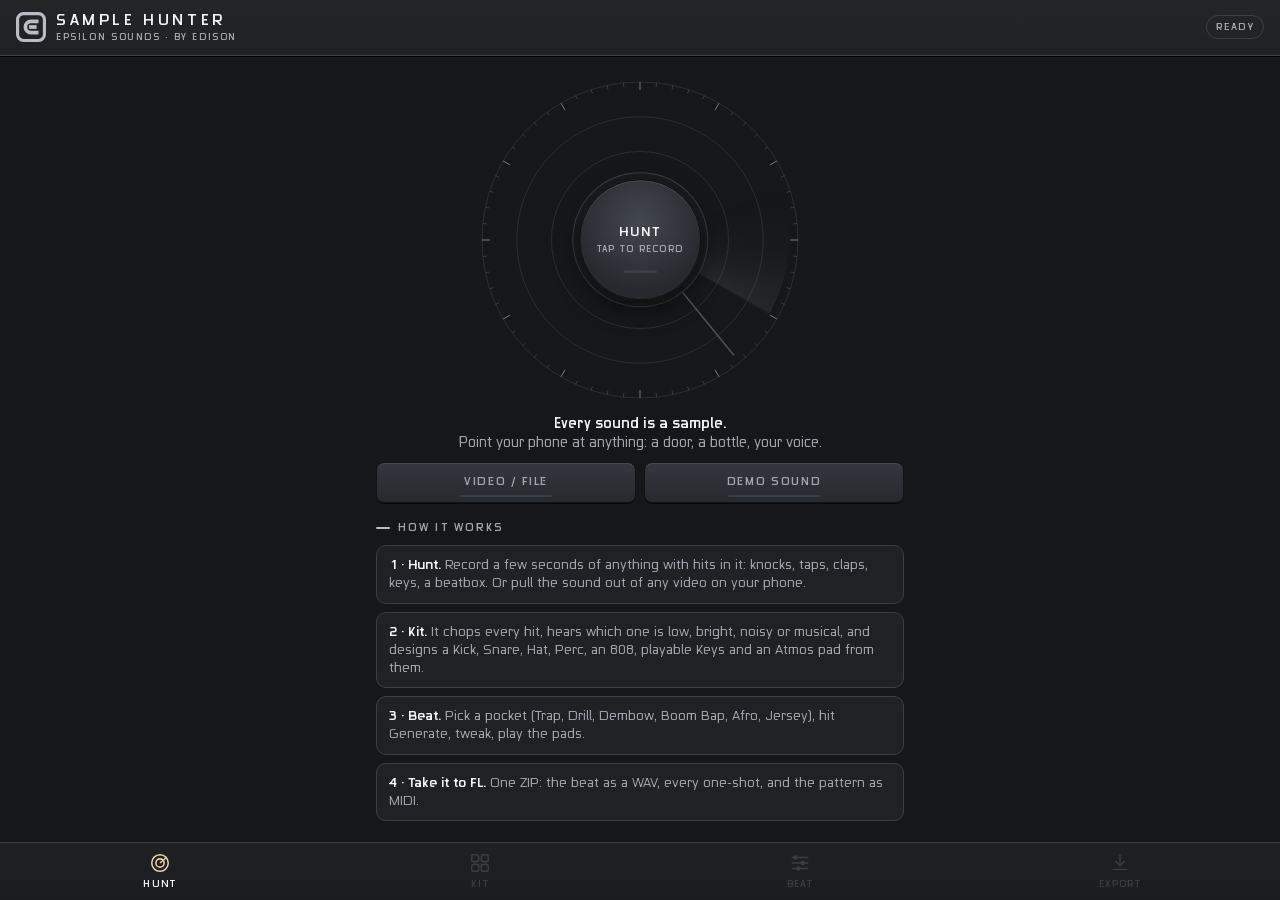
==== commit 4b55a88c: "iPhone app: Xcode project with a native shell around the tested engine SwiftUI + WKWebView; native m" ====
--- a/docs/index.html
+++ b/docs/index.html
@@ -632,10 +632,27 @@
 // ---------------------------------------------------------------- hunting: live mic where allowed, camera / files elsewhere
 const sandboxed = (() => { try { return window.self !== window.top; } catch (e) { return true; } })();
 const canMic = !sandboxed && !!(navigator.mediaDevices && navigator.mediaDevices.getUserMedia && window.MediaRecorder);
-let rec = null;
-if (!canMic) $('huntStatus').innerHTML = '<b>Every sound is a sample.</b><br>Tap HUNT: your camera records a few seconds and only the sound is kept.';
+// Inside the iPhone app: the microphone, saving and haptics are native (see ios/SampleHunter/NativeBridge.swift)
+const NATIVE = !!(window.__hunterNative && window.webkit && window.webkit.messageHandlers && window.webkit.messageHandlers.hunter);
+const native = msg => { try { window.webkit.messageHandlers.hunter.postMessage(msg); } catch (e) {} };
+const haptic = style => { if (NATIVE) native({ cmd: 'haptic', style }); };
+let rec = null, nativeRec = false;
+if (NATIVE) {
+  window.__nativeRecStarted = () => { nativeRec = true; $('huntBtn').classList.add('rec'); $('huntBtn').firstChild.textContent = 'STOP'; radar.mode = 'rec'; chip('RECORDING', true); haptic('medium'); };
+  window.__nativeLevel = (level, seconds) => { $('huntSub').textContent = seconds.toFixed(1) + ' S'; radar.level = level; };
+  window.__nativeRecError = msg => { nativeRec = false; resetHuntBtn(); radar.mode = 'idle'; chip('READY'); toast(msg, 4000); };
+  window.__nativeRecorded = async b64 => {
+    nativeRec = false; resetHuntBtn();
+    const bin = atob(b64), u8 = new Uint8Array(bin.length); for (let i = 0; i < bin.length; i++) u8[i] = bin.charCodeAt(i);
+    await huntFromBlob(new Blob([u8], { type: 'audio/mp4' }), 'Hunt ' + new Date().toLocaleTimeString([], { hour: '2-digit', minute: '2-digit' }));
+  };
+  window.__nativeSaved = done => { if (done) toast('Saved'); };
+}
+function resetHuntBtn() { $('huntBtn').classList.remove('rec'); $('huntBtn').firstChild.textContent = 'HUNT'; $('huntSub').textContent = 'TAP TO RECORD'; }
+if (!canMic && !NATIVE) $('huntStatus').innerHTML = '<b>Every sound is a sample.</b><br>Tap HUNT: your camera records a few seconds and only the sound is kept.';
 $('huntBtn').addEventListener('click', async () => {
   ac();
+  if (NATIVE) { native({ cmd: nativeRec ? 'stop' : 'record' }); if (nativeRec) { busy(true, 'Listening...'); radar.mode = 'scan'; } return; }
   if (!canMic) { $('camInput').click(); return; }       // the camera app records the sound (and we keep only the sound)
   if (rec) { rec.stop(); return; }
   try {
@@ -968,7 +985,7 @@
           if (P[row][s] !== null) { ac(); const k = S.kit[row]; playVoice(row, AC.currentTime + 0.01, row === 'keys' ? 60 + S.key + P[row][s] - k.root : P[row][s]); } }
         else if (row === 'hat') P.hat[s] = P.hat[s] === 0 ? 0.9 : P.hat[s] === 2 ? 0 : P.hat[s] < 0.7 ? 2 : 0.55;
         else P[row][s] = P[row][s] ? 0 : 1;
-        paintCell(c, row, s);
+        paintCell(c, row, s); haptic('light');
       });
       g.appendChild(c);
     }
@@ -1002,7 +1019,7 @@
   for (const [role, label] of PADS) {
     const b = document.createElement('button'); b.className = 'pad key'; b.textContent = label;
     b.addEventListener('pointerdown', e => {
-      e.preventDefault(); ac();
+      e.preventDefault(); ac(); haptic(role === 'kick' || role === 'bass' ? 'heavy' : role === 'snare' ? 'medium' : 'light');
       if (role === 'orig') { $('playOrig').click(); }
       else {
         const k = S.kit[role]; if (!k) return;
@@ -1082,6 +1099,10 @@
   busy(false);
   const blob = new Blob([res.zip], { type: 'application/zip' });
   try {
+    if (NATIVE) {
+      let s = ''; const u = res.zip; for (let i = 0; i < u.length; i += 0x8000) s += String.fromCharCode.apply(null, u.subarray(i, i + 0x8000));
+      native({ cmd: 'save', name: res.filename, b64: btoa(s) }); return;
+    }
     if (downloads) { await downloads.save({ filename: res.filename, data: blob }); toast('Saved: ' + res.filename); return; }
     const file = new File([blob], res.filename, { type: 'application/zip' });
     if (!sandboxed && navigator.canShare && navigator.canShare({ files: [file] })) { await navigator.share({ files: [file], title: res.filename }); return; }
@@ -1131,6 +1152,7 @@
   for (const k of [1, 0.78, 0.56]) { g.beginPath(); g.arc(c, c, R * k, 0, 7); g.stroke(); }
   for (let i = 0; i < 60; i++) { const a = i / 60 * Math.PI * 2, l = i % 5 ? 4 : 8; g.strokeStyle = i % 5 ? 'rgba(162,167,175,.25)' : 'rgba(185,190,198,.6)'; g.beginPath(); g.moveTo(c + Math.cos(a) * R, c + Math.sin(a) * R); g.lineTo(c + Math.cos(a) * (R - l), c + Math.sin(a) * (R - l)); g.stroke(); }
   const live = radar.mode === 'rec' || radar.mode === 'scan';
+  if (radar.mode === 'rec' && radar.level) { g.fillStyle = 'rgba(228,211,163,' + Math.min(0.35, radar.level * 1.2) + ')'; g.beginPath(); g.arc(c, c, (R - 10) * Math.min(1, 0.4 + radar.level * 2), 0, 7); g.fill(); }
   radar.a += live ? 0.05 : 0.008;
   const grad = g.createConicGradient ? g.createConicGradient(radar.a - 0.9, c, c) : null;
   if (grad) { grad.addColorStop(0, 'rgba(0,0,0,0)'); grad.addColorStop(0.14, live ? 'rgba(228,211,163,.28)' : 'rgba(185,190,198,.10)'); grad.addColorStop(0.145, 'rgba(0,0,0,0)'); g.fillStyle = grad; g.beginPath(); g.arc(c, c, R - 9, 0, 7); g.fill(); }
@@ -1144,9 +1166,9 @@
 })();
 window.addEventListener('resize', () => { if ($('v-kit').classList.contains('show')) drawWave(); });
 // installed as an app (Add to Home Screen): works offline after the first visit
-if (!sandboxed && 'serviceWorker' in navigator && location.protocol === 'https:') { try { navigator.serviceWorker.register('sw.js').catch(() => {}); } catch (e) {} }
+if (!sandboxed && !NATIVE && 'serviceWorker' in navigator && location.protocol === 'https:') { try { navigator.serviceWorker.register('sw.js').catch(() => {}); } catch (e) {} }
 // a hook for the test bench
-window.__hunter = { S, huntFromSamples, buildZip, renderBeat, demoSound, startPlay, stopPlay, show };
+window.__hunter = { NATIVE, S, huntFromSamples, buildZip, renderBeat, demoSound, startPlay, stopPlay, show };
 </script>
 </body>
 </html>
